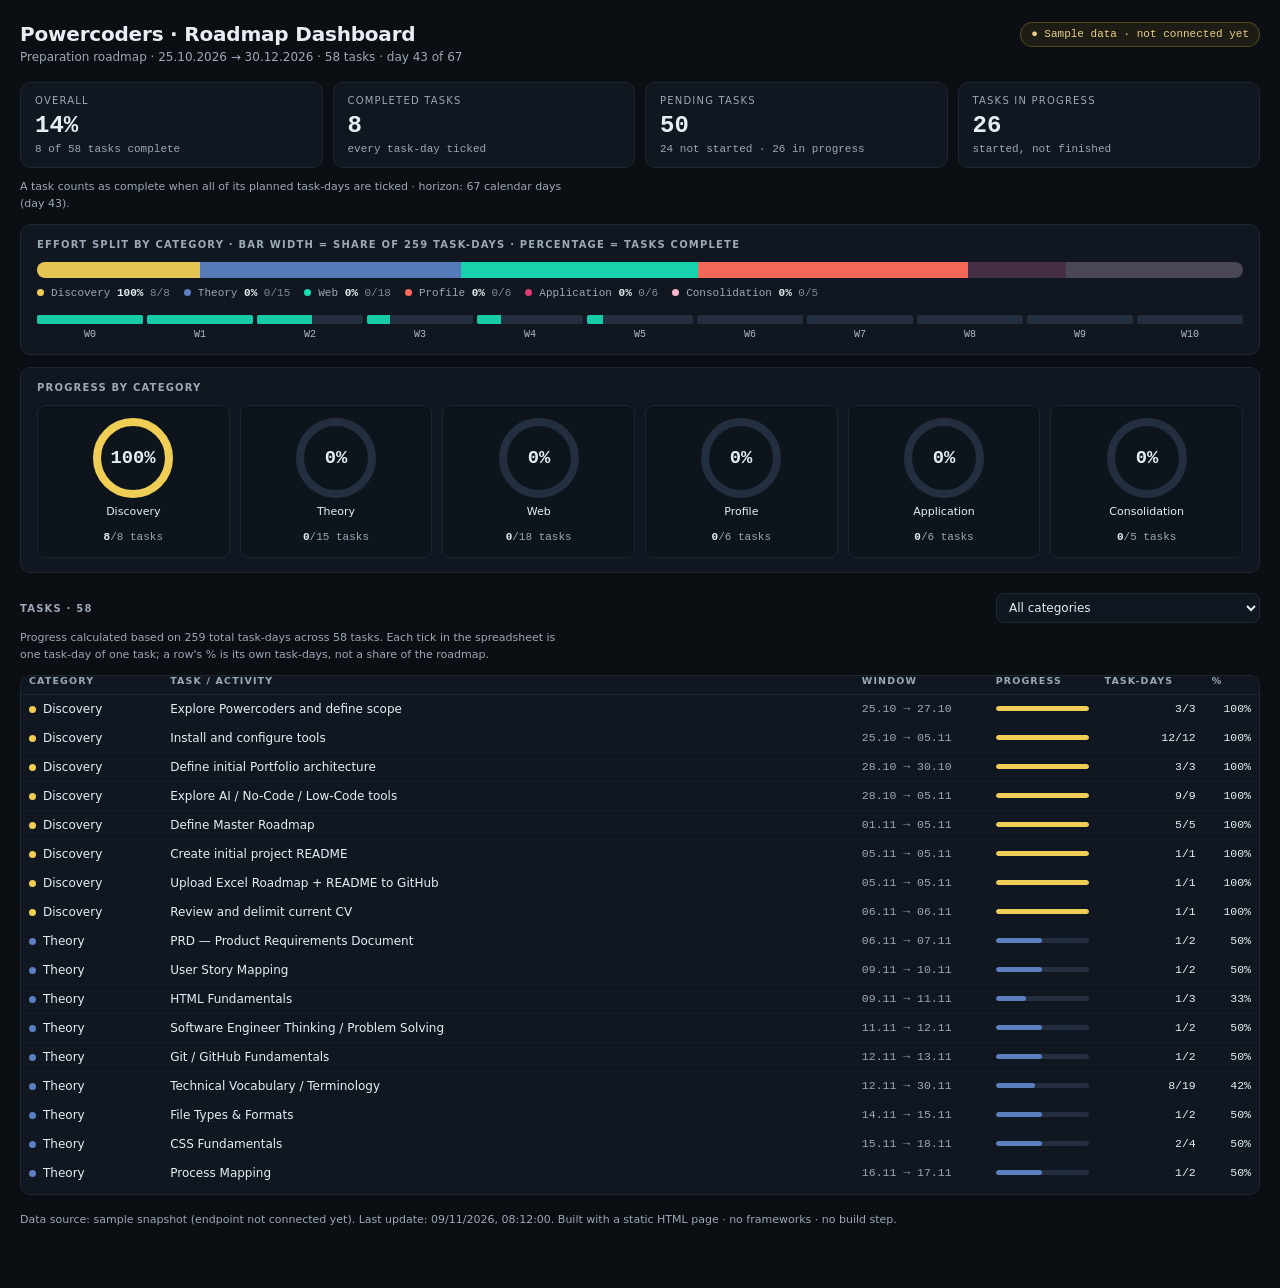
==== web/index.html @ 208af42e "feat: task-first KPIs, task-days kept as per-row detail" ====
<!doctype html>
<html lang="en">
<head>
<meta charset="utf-8">
<meta name="viewport" content="width=device-width, initial-scale=1">
<meta name="description" content="Powercoders Spring 2027 preparation roadmap — progress dashboard built from a Google Sheet via Apps Script JSON.">
<title>Roadmap Dashboard · Powercoders Spring 2027</title>
<style>
  :root{
    --bg:#0B0E13; --surface:#111720; --surface-2:#0E141C; --line:#1E2632;
    --txt:#E6EDF3; --muted:#9BA8B6; --dim:#7C8896;
    --grid:#232F3E;
    --sans:system-ui,-apple-system,"Segoe UI",Roboto,sans-serif;
    --mono:ui-monospace,"SF Mono",Menlo,Consolas,"Liberation Mono",monospace;
    --r:10px;
  }
  *{box-sizing:border-box}
  html,body{margin:0;background:var(--bg);color:var(--txt);font-family:var(--sans)}
  body{padding:22px 20px 48px}
  .wrap{max-width:1240px}
  .top{display:flex;justify-content:space-between;align-items:flex-start;gap:16px;flex-wrap:wrap;margin-bottom:18px}
  h1{font-size:20px;margin:0;font-weight:600;letter-spacing:-.01em}
  .sub{color:var(--muted);font-size:12px;margin-top:4px}
  .badge{font:11px/1 var(--mono);border-radius:99px;padding:6px 10px;white-space:nowrap;display:inline-flex;align-items:center;gap:6px}
  .badge.live{color:#9FE3C8;background:rgba(3,206,164,.08);border:1px solid rgba(3,206,164,.28)}
  .badge.sample{color:#EBD08A;background:rgba(234,196,53,.08);border:1px solid rgba(234,196,53,.28)}
  .badge.cached{color:#F3B7A6;background:rgba(251,77,61,.08);border:1px solid rgba(251,77,61,.3)}
  .card{background:var(--surface);border:1px solid var(--line);border-radius:var(--r)}
  .panel{padding:14px 16px}
  .panel h3,.band h3{margin:0 0 12px;font-size:10px;letter-spacing:.12em;text-transform:uppercase;color:var(--muted);font-weight:600}
  .kpis{display:grid;grid-template-columns:repeat(4,1fr);gap:10px;margin-bottom:12px}
  .kpi{padding:12px 14px}
  .kpi .lab{font-size:10px;letter-spacing:.12em;text-transform:uppercase;color:var(--muted)}
  .kpi .val{font:600 24px/1.15 var(--mono);margin-top:6px}
  .kpi .delta{font:11px/1 var(--mono);color:var(--muted);margin-top:4px}
  .kpi .of{font-size:13px;color:var(--muted);font-weight:400;margin-left:4px}
  .note{margin:-2px 0 12px;font-size:11px;line-height:1.55;color:var(--muted);max-width:78ch}
  .band{padding:14px 16px}
  .stack{display:flex;height:16px;border-radius:99px;overflow:hidden;background:var(--grid)}
  .stack i{display:block;height:100%}
  .legend{display:flex;flex-wrap:wrap;gap:14px;margin-top:10px;font:11px/1 var(--mono);color:var(--muted)}
  .legend b{color:var(--txt);font-weight:600}
  .legend .lite{color:var(--dim)}
  .dot{display:inline-block;width:7px;height:7px;border-radius:99px;margin-right:7px;vertical-align:middle}
  .stripe{display:grid;grid-template-columns:repeat(11,1fr);gap:4px;margin-top:16px}
  .stripe i{height:9px;border-radius:2px;background:var(--grid);position:relative;overflow:hidden}
  .stripe i b{position:absolute;left:0;top:0;bottom:0;background:#17DCB4;opacity:.9}
  .wklabels{display:grid;grid-template-columns:repeat(11,1fr);gap:4px;margin-top:6px;
    font:10px/1 var(--mono);color:#AEBBC9;text-align:center}
  .cats{display:grid;grid-template-columns:repeat(6,1fr);gap:10px}
  .cat{background:var(--surface-2);border:1px solid var(--line);border-radius:8px;padding:12px 10px;text-align:center}
  .cat .nm{font-size:11px;height:28px;display:flex;align-items:center;justify-content:center;line-height:1.25}
  .cat .nums{font:11px/1.4 var(--mono);color:var(--muted);margin-top:4px}
  .cat .nums b{color:var(--txt);font-weight:600}
  svg.ring{display:block;margin:0 auto}
  .toolbar{display:flex;justify-content:space-between;align-items:center;gap:12px;flex-wrap:wrap;margin:20px 0 8px}
  select{background:var(--surface);color:var(--txt);border:1px solid var(--line);border-radius:7px;
    padding:6px 8px;font:12px var(--sans)}
  table{width:100%;border-collapse:collapse;font-size:12px}
  th{text-align:left;font:600 9.5px/1 var(--sans);letter-spacing:.12em;text-transform:uppercase;
    color:var(--muted);padding:0 8px 8px;border-bottom:1px solid var(--line);position:sticky;top:0;background:var(--surface)}
  td{padding:7px 8px;border-bottom:1px solid #161D27;vertical-align:middle}
  tr:last-child td{border-bottom:0}
  .mono{font-family:var(--mono);font-size:11.5px;color:var(--muted);white-space:nowrap}
  .bar{height:5px;background:var(--grid);border-radius:99px;overflow:hidden;min-width:70px}
  .bar span{display:block;height:100%;border-radius:99px}
  .pct{font-family:var(--mono);font-size:11.5px;text-align:right;white-space:nowrap}
  .scroll{max-height:520px;overflow:auto}
  .foot{margin-top:16px;color:var(--muted);font-size:11px;line-height:1.6}
  .foot a{color:var(--muted)}
  .err{padding:12px 14px;border:1px solid rgba(251,77,61,.4);background:rgba(251,77,61,.08);
    border-radius:8px;color:#F3B7A6;font-size:12px;margin-bottom:12px}
  @media (max-width:1000px){
    .kpis{grid-template-columns:repeat(2,1fr)}
    .cats{grid-template-columns:repeat(3,1fr)}
  }
  @media (max-width:640px){
    body{padding:16px 12px 32px}
    .cats{grid-template-columns:repeat(2,1fr)}
    .kpis{grid-template-columns:repeat(2,1fr)}
    .scroll{max-height:none}
    table{font-size:11px}
    th:nth-child(3),td:nth-child(3){display:none}
  }
</style>
</head>
<body>
<div class="wrap" id="app">
  <p class="sub">Loading roadmap…</p>
</div>

<script>
/* ------------------------------------------------------------------
   Data source.
   Step 1 (now): the cached snapshot committed next to this page.
   Step 2: set ENDPOINT to the Apps Script web app URL and the page
   asks Google for the live JSON first, falling back to the snapshot.
   ------------------------------------------------------------------ */
const ENDPOINT = "https://script.google.com/macros/s/AKfycbyUwaTaMs9FA2_Uxf-tedmAq-PX54Q1xfGO8Nc5VKfSEZCTUC6m9luHq60Ki4son9Xn-g/exec";
const SNAPSHOT = "data/datos.json";

const pct = (a, b) => (b ? Math.round((100 * a) / b) : 0);
const esc = s => String(s).replace(/[&<>"]/g, c => ({ "&": "&amp;", "<": "&lt;", ">": "&gt;", '"': "&quot;" }[c]));
const dmy = iso => { const [y, m, d] = iso.split("-"); return `${d}.${m}`; };

function ring(color, value, size = 80, stroke = 8) {
  const r = (size - stroke) / 2, c = 2 * Math.PI * r, off = c * (1 - value / 100);
  return `<svg class="ring" width="${size}" height="${size}" viewBox="0 0 ${size} ${size}"
      role="img" aria-label="${value}% complete">
    <circle cx="${size / 2}" cy="${size / 2}" r="${r}" fill="none" stroke="#232F3E" stroke-width="${stroke}"/>
    <circle cx="${size / 2}" cy="${size / 2}" r="${r}" fill="none" stroke="${color}" stroke-width="${stroke}"
      stroke-dasharray="${c}" stroke-dashoffset="${off}" stroke-linecap="butt"
      transform="rotate(-90 ${size / 2} ${size / 2})"/>
    <text x="50%" y="50%" text-anchor="middle" dominant-baseline="central"
      font-family="ui-monospace,monospace" font-size="${size * 0.235}" font-weight="600"
      fill="#E6EDF3">${value}%</text>
  </svg>`;
}

function jsonp(url, timeout = 6000) {
  return new Promise(resolve => {
    const s = document.createElement("script");
    const t = setTimeout(() => resolve(null), timeout);
    window.__roadmap = data => { clearTimeout(t); resolve(data); };
    s.src = url + (url.includes("?") ? "&" : "?") + "prefix=__roadmap&_=" + Date.now();
    s.onerror = () => { clearTimeout(t); resolve(null); };
    document.head.appendChild(s);
  });
}

async function loadData() {
  if (ENDPOINT) {
    const live = await jsonp(ENDPOINT);
    if (live && live.categories) return { ...live, source: "live" };
  }
  const r = await fetch(SNAPSHOT, { cache: "no-store" });
  if (!r.ok) throw new Error("snapshot " + r.status);
  const snap = await r.json();
  return { ...snap, source: snap.source === "sample" ? "sample" : "cached" };
}

function badge(src, updated) {
  const when = updated ? new Date(updated).toLocaleString("en-GB", { day: "2-digit", month: "short", hour: "2-digit", minute: "2-digit" }) : "";
  if (src === "live") return `<span class="badge live">● Live · ${when}</span>`;
  if (src === "sample") return `<span class="badge sample">● Sample data · not connected yet</span>`;
  return `<span class="badge cached">● Cached · ${when}</span>`;
}

function render(d) {
  const total = d.overall.planned, done = d.overall.checked, overall = pct(done, total);
  const weeks = d.weeks || [];
  const rows = [];
  d.categories.forEach(c => c.tasks.forEach(t => rows.push({ c, t })));

  // The top of the page counts TASKS (what a recruiter reads); the table below
  // keeps task-days (what the spreadsheet measures). Tasks overlap, so task-days
  // add up to more than the calendar horizon — never show them as "days left".
  const tasksComplete   = rows.filter(r => r.t.planned > 0 && r.t.checked >= r.t.planned).length;
  const tasksInProgress = rows.filter(r => r.t.checked > 0 && r.t.checked < r.t.planned).length;
  const tasksPending    = rows.length - tasksComplete;
  const tasksNotStarted = tasksPending - tasksInProgress;
  const overallTasks    = pct(tasksComplete, rows.length);
  const catStats = d.categories.map(c => {
    const n = c.tasks.length;
    const done = c.tasks.filter(t => t.planned > 0 && t.checked >= t.planned).length;
    return { c, n, done, pctTasks: pct(done, n) };
  });
  const iso2 = s => Date.UTC(+s.slice(0, 4), +s.slice(5, 7) - 1, +s.slice(8, 10));
  const calendarDays = Math.round((iso2(d.horizon.end) - iso2(d.horizon.start)) / 86400000) + 1;
  const now = new Date();
  const dayOfHorizon = Math.min(calendarDays, Math.max(1,
    Math.round((Date.UTC(now.getFullYear(), now.getMonth(), now.getDate()) - iso2(d.horizon.start)) / 86400000) + 1));

  const html = `
  <div class="top">
    <div>
      <h1>Powercoders · Roadmap Dashboard</h1>
      <div class="sub">Preparation roadmap · ${d.horizon.start.split("-").reverse().join(".")} → ${d.horizon.end.split("-").reverse().join(".")} · ${rows.length} tasks · day ${dayOfHorizon} of ${calendarDays}</div>
    </div>
    ${badge(d.source, d.updated)}
  </div>

  <div class="kpis">
    <div class="card kpi"><div class="lab">Overall</div><div class="val">${overallTasks}%</div>
      <div class="delta">${tasksComplete} of ${rows.length} tasks complete</div></div>
    <div class="card kpi"><div class="lab">Completed tasks</div><div class="val">${tasksComplete}</div>
      <div class="delta">every task-day ticked</div></div>
    <div class="card kpi"><div class="lab">Pending tasks</div><div class="val">${tasksPending}</div>
      <div class="delta">${tasksNotStarted} not started · ${tasksInProgress} in progress</div></div>
    <div class="card kpi"><div class="lab">Tasks in progress</div><div class="val">${tasksInProgress}</div>
      <div class="delta">started, not finished</div></div>
  </div>
  <p class="note">A task counts as complete when all of its planned task-days are ticked · horizon: ${calendarDays} calendar days (day ${dayOfHorizon}).</p>

  <div class="card band" style="margin-bottom:12px">
    <h3>Effort split by category · bar width = share of ${total} task-days · percentage = tasks complete</h3>
    <div class="stack">${catStats.map(({ c }) => `
      <i title="${esc(c.name)}: ${c.planned} task-days"
         style="width:${(c.planned / total) * 100}%;background:${c.chart};opacity:${c.checked ? .95 : .18}"></i>`).join("")}
    </div>
    <div class="legend">${catStats.map(({ c, n, done: cd, pctTasks }) => `
      <span><span class="dot" style="background:${c.chart}"></span>${esc(c.short)} <b>${pctTasks}%</b><span class="lite"> ${cd}/${n}</span></span>`).join("")}
    </div>
    <div class="stripe">${weeks.map(w => `<i title="${w.label}: ${w.checked}/${w.planned} task-days"><b style="width:${w.planned ? (w.checked / w.planned) * 100 : 0}%"></b></i>`).join("")}</div>
    <div class="wklabels">${weeks.map(w => `<div>${w.label}</div>`).join("")}</div>
  </div>

  <div class="card panel" style="margin-bottom:4px">
    <h3>Progress by category</h3>
    <div class="cats">${catStats.map(({ c, n, done: cd, pctTasks }) => `
      <div class="cat">
        ${ring(c.chart, pctTasks)}
        <div class="nm">${esc(c.short)}</div>
        <div class="nums"><b>${cd}</b>/${n} tasks</div>
      </div>`).join("")}
    </div>
  </div>

  <div class="toolbar">
    <h3 style="margin:0;font-size:10px;letter-spacing:.12em;text-transform:uppercase;color:var(--muted)">
      Tasks · ${rows.length}</h3>
    <select id="filter" aria-label="Filter by category">
      <option value="">All categories</option>
      ${d.categories.map(c => `<option value="${c.id}">${esc(c.name)}</option>`).join("")}
    </select>
  </div>

  <p class="note">Progress calculated based on ${total} total task-days across ${rows.length} tasks. Each tick in the spreadsheet is one task-day of one task; a row's % is its own task-days, not a share of the roadmap.</p>

  <div class="card scroll">
    <table>
      <thead><tr>
        <th>Category</th><th>Task / Activity</th><th>Window</th><th>Progress</th><th title="Task-days worked / planned for this task (one tick per day in the spreadsheet)">Task-days</th><th>%</th>
      </tr></thead>
      <tbody id="tbody">
        ${rows.map(({ c, t }) => {
          const p = pct(t.checked, t.planned);
          return `<tr data-cat="${c.id}">
            <td style="white-space:nowrap"><span class="dot" style="background:${c.chart}"></span>${esc(c.short)}</td>
            <td>${esc(t.name)}</td>
            <td class="mono">${dmy(t.start)} → ${dmy(t.end)}</td>
            <td><div class="bar"><span style="width:${p}%;background:${c.chart}"></span></div></td>
            <td class="pct">${t.checked}/${t.planned}</td>
            <td class="pct">${p}%</td>
          </tr>`;
        }).join("")}
      </tbody>
    </table>
  </div>

  <p class="foot">
    Data source: ${d.source === "live" ? "Google Sheet via Apps Script (live)" : d.source === "sample" ? "sample snapshot (endpoint not connected yet)" : "committed snapshot"}.
    Last update: ${d.updated ? new Date(d.updated).toLocaleString("en-GB") : "—"}.
    Built with a static HTML page · no frameworks · no build step.
  </p>`;

  const app = document.getElementById("app");
  app.innerHTML = html;

  const sel = document.getElementById("filter");
  sel.addEventListener("change", () => {
    const v = sel.value;
    document.querySelectorAll("#tbody tr").forEach(tr => {
      tr.style.display = !v || tr.dataset.cat === v ? "" : "none";
    });
  });
}

loadData()
  .then(render)
  .catch(err => {
    document.getElementById("app").innerHTML =
      `<div class="err"><strong>Could not load the roadmap data.</strong><br>
       ${esc(err.message)} — if you opened the file directly, serve it over HTTP
       (<code>python -m http.server</code>) so the browser can fetch <code>data/datos.json</code>.</div>`;
  });
</script>
</body>
</html>
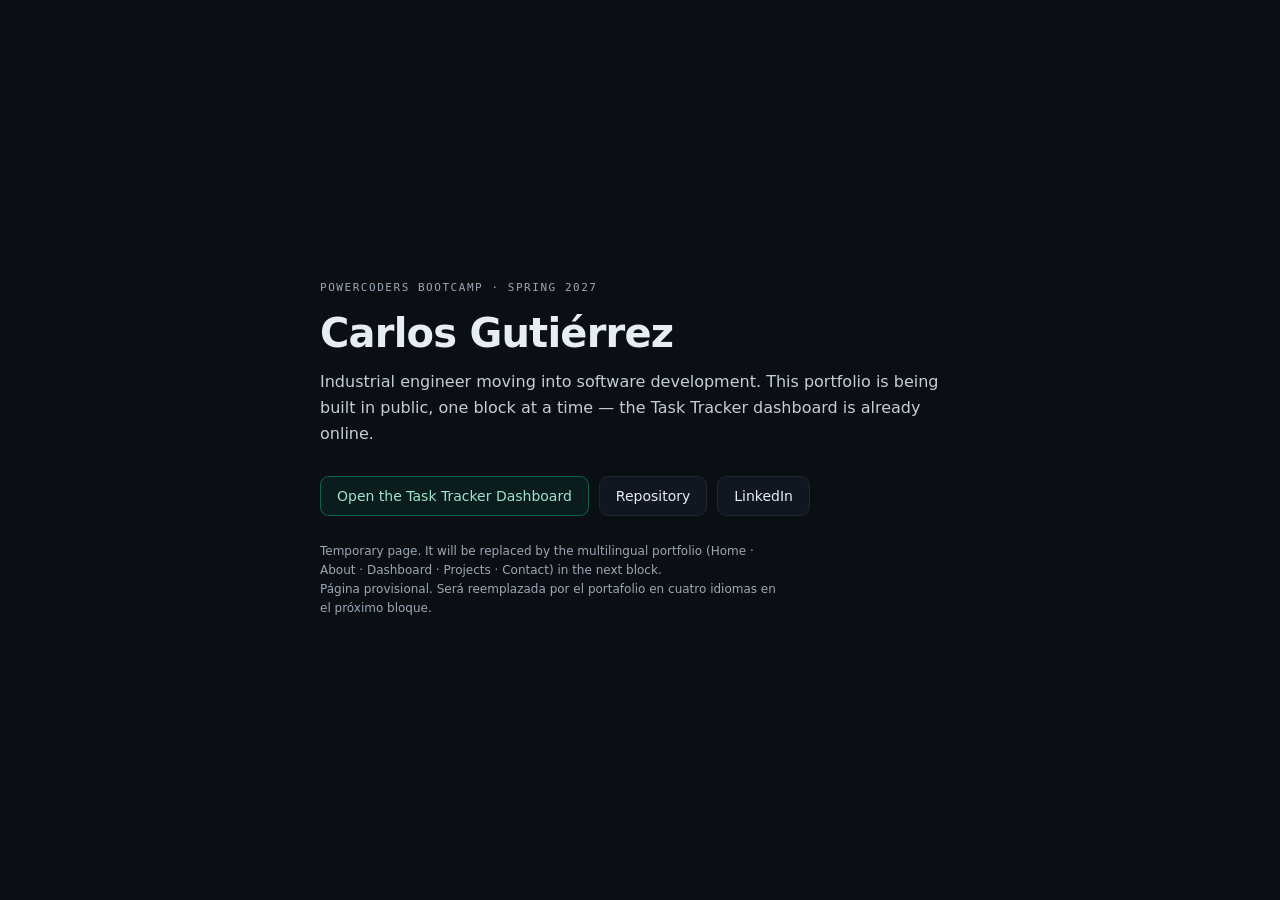
==== commit 417b1d1a: "refactor: split web/ into portfolio root and dashboard/ - move the Task Tracker to web/dashboard/ (p" ====
--- a/web/index.html
+++ b/web/index.html
@@ -3,277 +3,52 @@
 <head>
 <meta charset="utf-8">
 <meta name="viewport" content="width=device-width, initial-scale=1">
-<meta name="description" content="Powercoders Spring 2027 preparation roadmap — progress dashboard built from a Google Sheet via Apps Script JSON.">
-<title>Roadmap Dashboard · Powercoders Spring 2027</title>
+<title>Carlos Gutiérrez — Portfolio (in progress)</title>
+<meta name="description" content="Portfolio under construction. The Task Tracker dashboard, built from Excel and a live Google Sheet, is already online.">
 <style>
   :root{
-    --bg:#0B0E13; --surface:#111720; --surface-2:#0E141C; --line:#1E2632;
-    --txt:#E6EDF3; --muted:#9BA8B6; --dim:#7C8896;
-    --grid:#232F3E;
+    --bg:#0B0E13; --surface:#111720; --line:#1E2632;
+    --txt:#E6EDF3; --muted:#9BA8B6; --accent:#03CEA4;
     --sans:system-ui,-apple-system,"Segoe UI",Roboto,sans-serif;
-    --mono:ui-monospace,"SF Mono",Menlo,Consolas,"Liberation Mono",monospace;
-    --r:10px;
+    --mono:ui-monospace,"SF Mono",Menlo,Consolas,monospace;
   }
   *{box-sizing:border-box}
   html,body{margin:0;background:var(--bg);color:var(--txt);font-family:var(--sans)}
-  body{padding:22px 20px 48px}
-  .wrap{max-width:1240px}
-  .top{display:flex;justify-content:space-between;align-items:flex-start;gap:16px;flex-wrap:wrap;margin-bottom:18px}
-  h1{font-size:20px;margin:0;font-weight:600;letter-spacing:-.01em}
-  .sub{color:var(--muted);font-size:12px;margin-top:4px}
-  .badge{font:11px/1 var(--mono);border-radius:99px;padding:6px 10px;white-space:nowrap;display:inline-flex;align-items:center;gap:6px}
-  .badge.live{color:#9FE3C8;background:rgba(3,206,164,.08);border:1px solid rgba(3,206,164,.28)}
-  .badge.sample{color:#EBD08A;background:rgba(234,196,53,.08);border:1px solid rgba(234,196,53,.28)}
-  .badge.cached{color:#F3B7A6;background:rgba(251,77,61,.08);border:1px solid rgba(251,77,61,.3)}
-  .card{background:var(--surface);border:1px solid var(--line);border-radius:var(--r)}
-  .panel{padding:14px 16px}
-  .panel h3,.band h3{margin:0 0 12px;font-size:10px;letter-spacing:.12em;text-transform:uppercase;color:var(--muted);font-weight:600}
-  .kpis{display:grid;grid-template-columns:repeat(4,1fr);gap:10px;margin-bottom:12px}
-  .kpi{padding:12px 14px}
-  .kpi .lab{font-size:10px;letter-spacing:.12em;text-transform:uppercase;color:var(--muted)}
-  .kpi .val{font:600 24px/1.15 var(--mono);margin-top:6px}
-  .kpi .delta{font:11px/1 var(--mono);color:var(--muted);margin-top:4px}
-  .kpi .of{font-size:13px;color:var(--muted);font-weight:400;margin-left:4px}
-  .note{margin:-2px 0 12px;font-size:11px;line-height:1.55;color:var(--muted);max-width:78ch}
-  .band{padding:14px 16px}
-  .stack{display:flex;height:16px;border-radius:99px;overflow:hidden;background:var(--grid)}
-  .stack i{display:block;height:100%}
-  .legend{display:flex;flex-wrap:wrap;gap:14px;margin-top:10px;font:11px/1 var(--mono);color:var(--muted)}
-  .legend b{color:var(--txt);font-weight:600}
-  .legend .lite{color:var(--dim)}
-  .dot{display:inline-block;width:7px;height:7px;border-radius:99px;margin-right:7px;vertical-align:middle}
-  .stripe{display:grid;grid-template-columns:repeat(11,1fr);gap:4px;margin-top:16px}
-  .stripe i{height:9px;border-radius:2px;background:var(--grid);position:relative;overflow:hidden}
-  .stripe i b{position:absolute;left:0;top:0;bottom:0;background:#17DCB4;opacity:.9}
-  .wklabels{display:grid;grid-template-columns:repeat(11,1fr);gap:4px;margin-top:6px;
-    font:10px/1 var(--mono);color:#AEBBC9;text-align:center}
-  .cats{display:grid;grid-template-columns:repeat(6,1fr);gap:10px}
-  .cat{background:var(--surface-2);border:1px solid var(--line);border-radius:8px;padding:12px 10px;text-align:center}
-  .cat .nm{font-size:11px;height:28px;display:flex;align-items:center;justify-content:center;line-height:1.25}
-  .cat .nums{font:11px/1.4 var(--mono);color:var(--muted);margin-top:4px}
-  .cat .nums b{color:var(--txt);font-weight:600}
-  svg.ring{display:block;margin:0 auto}
-  .toolbar{display:flex;justify-content:space-between;align-items:center;gap:12px;flex-wrap:wrap;margin:20px 0 8px}
-  select{background:var(--surface);color:var(--txt);border:1px solid var(--line);border-radius:7px;
-    padding:6px 8px;font:12px var(--sans)}
-  table{width:100%;border-collapse:collapse;font-size:12px}
-  th{text-align:left;font:600 9.5px/1 var(--sans);letter-spacing:.12em;text-transform:uppercase;
-    color:var(--muted);padding:0 8px 8px;border-bottom:1px solid var(--line);position:sticky;top:0;background:var(--surface)}
-  td{padding:7px 8px;border-bottom:1px solid #161D27;vertical-align:middle}
-  tr:last-child td{border-bottom:0}
-  .mono{font-family:var(--mono);font-size:11.5px;color:var(--muted);white-space:nowrap}
-  .bar{height:5px;background:var(--grid);border-radius:99px;overflow:hidden;min-width:70px}
-  .bar span{display:block;height:100%;border-radius:99px}
-  .pct{font-family:var(--mono);font-size:11.5px;text-align:right;white-space:nowrap}
-  .scroll{max-height:520px;overflow:auto}
-  .foot{margin-top:16px;color:var(--muted);font-size:11px;line-height:1.6}
-  .foot a{color:var(--muted)}
-  .err{padding:12px 14px;border:1px solid rgba(251,77,61,.4);background:rgba(251,77,61,.08);
-    border-radius:8px;color:#F3B7A6;font-size:12px;margin-bottom:12px}
-  @media (max-width:1000px){
-    .kpis{grid-template-columns:repeat(2,1fr)}
-    .cats{grid-template-columns:repeat(3,1fr)}
-  }
-  @media (max-width:640px){
-    body{padding:16px 12px 32px}
-    .cats{grid-template-columns:repeat(2,1fr)}
-    .kpis{grid-template-columns:repeat(2,1fr)}
-    .scroll{max-height:none}
-    table{font-size:11px}
-    th:nth-child(3),td:nth-child(3){display:none}
-  }
+  body{min-height:100vh;display:flex;align-items:center;justify-content:center;padding:32px 20px}
+  .wrap{max-width:640px}
+  .eyebrow{font:11px/1 var(--mono);letter-spacing:.14em;text-transform:uppercase;color:var(--muted);margin:0 0 18px}
+  h1{font-size:clamp(28px,6vw,40px);line-height:1.1;letter-spacing:-.02em;margin:0 0 14px;font-weight:600}
+  .lead{font-size:16px;line-height:1.65;color:#C3CED9;margin:0 0 28px}
+  nav{display:flex;flex-wrap:wrap;gap:10px;margin-bottom:26px}
+  .btn{display:inline-block;padding:11px 16px;border-radius:9px;border:1px solid var(--line);
+       background:var(--surface);color:var(--txt);text-decoration:none;font-size:14px;
+       transition:border-color .15s ease,transform .15s ease}
+  .btn:hover{border-color:#2C3A4C;transform:translateY(-1px)}
+  .btn.primary{border-color:rgba(3,206,164,.4);color:#9FE3C8;background:rgba(3,206,164,.07)}
+  .note{font-size:12px;line-height:1.6;color:var(--muted);margin:0;max-width:60ch}
+  a{color:#9FE3C8}
+  :focus-visible{outline:2px solid #03CEA4;outline-offset:3px}
 </style>
 </head>
 <body>
-<div class="wrap" id="app">
-  <p class="sub">Loading roadmap…</p>
-</div>
-
-<script>
-/* ------------------------------------------------------------------
-   Data source.
-   Step 1 (now): the cached snapshot committed next to this page.
-   Step 2: set ENDPOINT to the Apps Script web app URL and the page
-   asks Google for the live JSON first, falling back to the snapshot.
-   ------------------------------------------------------------------ */
-const ENDPOINT = "https://script.google.com/macros/s/AKfycbyUwaTaMs9FA2_Uxf-tedmAq-PX54Q1xfGO8Nc5VKfSEZCTUC6m9luHq60Ki4son9Xn-g/exec";
-const SNAPSHOT = "data/datos.json";
-
-const pct = (a, b) => (b ? Math.round((100 * a) / b) : 0);
-const esc = s => String(s).replace(/[&<>"]/g, c => ({ "&": "&amp;", "<": "&lt;", ">": "&gt;", '"': "&quot;" }[c]));
-const dmy = iso => { const [y, m, d] = iso.split("-"); return `${d}.${m}`; };
-
-function ring(color, value, size = 80, stroke = 8) {
-  const r = (size - stroke) / 2, c = 2 * Math.PI * r, off = c * (1 - value / 100);
-  return `<svg class="ring" width="${size}" height="${size}" viewBox="0 0 ${size} ${size}"
-      role="img" aria-label="${value}% complete">
-    <circle cx="${size / 2}" cy="${size / 2}" r="${r}" fill="none" stroke="#232F3E" stroke-width="${stroke}"/>
-    <circle cx="${size / 2}" cy="${size / 2}" r="${r}" fill="none" stroke="${color}" stroke-width="${stroke}"
-      stroke-dasharray="${c}" stroke-dashoffset="${off}" stroke-linecap="butt"
-      transform="rotate(-90 ${size / 2} ${size / 2})"/>
-    <text x="50%" y="50%" text-anchor="middle" dominant-baseline="central"
-      font-family="ui-monospace,monospace" font-size="${size * 0.235}" font-weight="600"
-      fill="#E6EDF3">${value}%</text>
-  </svg>`;
-}
-
-function jsonp(url, timeout = 6000) {
-  return new Promise(resolve => {
-    const s = document.createElement("script");
-    const t = setTimeout(() => resolve(null), timeout);
-    window.__roadmap = data => { clearTimeout(t); resolve(data); };
-    s.src = url + (url.includes("?") ? "&" : "?") + "prefix=__roadmap&_=" + Date.now();
-    s.onerror = () => { clearTimeout(t); resolve(null); };
-    document.head.appendChild(s);
-  });
-}
-
-async function loadData() {
-  if (ENDPOINT) {
-    const live = await jsonp(ENDPOINT);
-    if (live && live.categories) return { ...live, source: "live" };
-  }
-  const r = await fetch(SNAPSHOT, { cache: "no-store" });
-  if (!r.ok) throw new Error("snapshot " + r.status);
-  const snap = await r.json();
-  return { ...snap, source: snap.source === "sample" ? "sample" : "cached" };
-}
-
-function badge(src, updated) {
-  const when = updated ? new Date(updated).toLocaleString("en-GB", { day: "2-digit", month: "short", hour: "2-digit", minute: "2-digit" }) : "";
-  if (src === "live") return `<span class="badge live">● Live · ${when}</span>`;
-  if (src === "sample") return `<span class="badge sample">● Sample data · not connected yet</span>`;
-  return `<span class="badge cached">● Cached · ${when}</span>`;
-}
-
-function render(d) {
-  const total = d.overall.planned, done = d.overall.checked, overall = pct(done, total);
-  const weeks = d.weeks || [];
-  const rows = [];
-  d.categories.forEach(c => c.tasks.forEach(t => rows.push({ c, t })));
-
-  // The top of the page counts TASKS (what a recruiter reads); the table below
-  // keeps task-days (what the spreadsheet measures). Tasks overlap, so task-days
-  // add up to more than the calendar horizon — never show them as "days left".
-  const tasksComplete   = rows.filter(r => r.t.planned > 0 && r.t.checked >= r.t.planned).length;
-  const tasksInProgress = rows.filter(r => r.t.checked > 0 && r.t.checked < r.t.planned).length;
-  const tasksPending    = rows.length - tasksComplete;
-  const tasksNotStarted = tasksPending - tasksInProgress;
-  const overallTasks    = pct(tasksComplete, rows.length);
-  const catStats = d.categories.map(c => {
-    const n = c.tasks.length;
-    const done = c.tasks.filter(t => t.planned > 0 && t.checked >= t.planned).length;
-    return { c, n, done, pctTasks: pct(done, n) };
-  });
-  const iso2 = s => Date.UTC(+s.slice(0, 4), +s.slice(5, 7) - 1, +s.slice(8, 10));
-  const calendarDays = Math.round((iso2(d.horizon.end) - iso2(d.horizon.start)) / 86400000) + 1;
-  const now = new Date();
-  const dayOfHorizon = Math.min(calendarDays, Math.max(1,
-    Math.round((Date.UTC(now.getFullYear(), now.getMonth(), now.getDate()) - iso2(d.horizon.start)) / 86400000) + 1));
-
-  const html = `
-  <div class="top">
-    <div>
-      <h1>Powercoders · Roadmap Dashboard</h1>
-      <div class="sub">Preparation roadmap · ${d.horizon.start.split("-").reverse().join(".")} → ${d.horizon.end.split("-").reverse().join(".")} · ${rows.length} tasks · day ${dayOfHorizon} of ${calendarDays}</div>
-    </div>
-    ${badge(d.source, d.updated)}
-  </div>
-
-  <div class="kpis">
-    <div class="card kpi"><div class="lab">Overall</div><div class="val">${overallTasks}%</div>
-      <div class="delta">${tasksComplete} of ${rows.length} tasks complete</div></div>
-    <div class="card kpi"><div class="lab">Completed tasks</div><div class="val">${tasksComplete}</div>
-      <div class="delta">every task-day ticked</div></div>
-    <div class="card kpi"><div class="lab">Pending tasks</div><div class="val">${tasksPending}</div>
-      <div class="delta">${tasksNotStarted} not started · ${tasksInProgress} in progress</div></div>
-    <div class="card kpi"><div class="lab">Tasks in progress</div><div class="val">${tasksInProgress}</div>
-      <div class="delta">started, not finished</div></div>
-  </div>
-  <p class="note">A task counts as complete when all of its planned task-days are ticked · horizon: ${calendarDays} calendar days (day ${dayOfHorizon}).</p>
-
-  <div class="card band" style="margin-bottom:12px">
-    <h3>Effort split by category · bar width = share of ${total} task-days · percentage = tasks complete</h3>
-    <div class="stack">${catStats.map(({ c }) => `
-      <i title="${esc(c.name)}: ${c.planned} task-days"
-         style="width:${(c.planned / total) * 100}%;background:${c.chart};opacity:${c.checked ? .95 : .18}"></i>`).join("")}
-    </div>
-    <div class="legend">${catStats.map(({ c, n, done: cd, pctTasks }) => `
-      <span><span class="dot" style="background:${c.chart}"></span>${esc(c.short)} <b>${pctTasks}%</b><span class="lite"> ${cd}/${n}</span></span>`).join("")}
-    </div>
-    <div class="stripe">${weeks.map(w => `<i title="${w.label}: ${w.checked}/${w.planned} task-days"><b style="width:${w.planned ? (w.checked / w.planned) * 100 : 0}%"></b></i>`).join("")}</div>
-    <div class="wklabels">${weeks.map(w => `<div>${w.label}</div>`).join("")}</div>
-  </div>
-
-  <div class="card panel" style="margin-bottom:4px">
-    <h3>Progress by category</h3>
-    <div class="cats">${catStats.map(({ c, n, done: cd, pctTasks }) => `
-      <div class="cat">
-        ${ring(c.chart, pctTasks)}
-        <div class="nm">${esc(c.short)}</div>
-        <div class="nums"><b>${cd}</b>/${n} tasks</div>
-      </div>`).join("")}
-    </div>
-  </div>
-
-  <div class="toolbar">
-    <h3 style="margin:0;font-size:10px;letter-spacing:.12em;text-transform:uppercase;color:var(--muted)">
-      Tasks · ${rows.length}</h3>
-    <select id="filter" aria-label="Filter by category">
-      <option value="">All categories</option>
-      ${d.categories.map(c => `<option value="${c.id}">${esc(c.name)}</option>`).join("")}
-    </select>
-  </div>
-
-  <p class="note">Progress calculated based on ${total} total task-days across ${rows.length} tasks. Each tick in the spreadsheet is one task-day of one task; a row's % is its own task-days, not a share of the roadmap.</p>
-
-  <div class="card scroll">
-    <table>
-      <thead><tr>
-        <th>Category</th><th>Task / Activity</th><th>Window</th><th>Progress</th><th title="Task-days worked / planned for this task (one tick per day in the spreadsheet)">Task-days</th><th>%</th>
-      </tr></thead>
-      <tbody id="tbody">
-        ${rows.map(({ c, t }) => {
-          const p = pct(t.checked, t.planned);
-          return `<tr data-cat="${c.id}">
-            <td style="white-space:nowrap"><span class="dot" style="background:${c.chart}"></span>${esc(c.short)}</td>
-            <td>${esc(t.name)}</td>
-            <td class="mono">${dmy(t.start)} → ${dmy(t.end)}</td>
-            <td><div class="bar"><span style="width:${p}%;background:${c.chart}"></span></div></td>
-            <td class="pct">${t.checked}/${t.planned}</td>
-            <td class="pct">${p}%</td>
-          </tr>`;
-        }).join("")}
-      </tbody>
-    </table>
-  </div>
-
-  <p class="foot">
-    Data source: ${d.source === "live" ? "Google Sheet via Apps Script (live)" : d.source === "sample" ? "sample snapshot (endpoint not connected yet)" : "committed snapshot"}.
-    Last update: ${d.updated ? new Date(d.updated).toLocaleString("en-GB") : "—"}.
-    Built with a static HTML page · no frameworks · no build step.
-  </p>`;
-
-  const app = document.getElementById("app");
-  app.innerHTML = html;
-
-  const sel = document.getElementById("filter");
-  sel.addEventListener("change", () => {
-    const v = sel.value;
-    document.querySelectorAll("#tbody tr").forEach(tr => {
-      tr.style.display = !v || tr.dataset.cat === v ? "" : "none";
-    });
-  });
-}
-
-loadData()
-  .then(render)
-  .catch(err => {
-    document.getElementById("app").innerHTML =
-      `<div class="err"><strong>Could not load the roadmap data.</strong><br>
-       ${esc(err.message)} — if you opened the file directly, serve it over HTTP
-       (<code>python -m http.server</code>) so the browser can fetch <code>data/datos.json</code>.</div>`;
-  });
-</script>
+<main class="wrap">
+  <p class="eyebrow">Powercoders Bootcamp · Spring 2027</p>
+  <h1>Carlos Gutiérrez</h1>
+  <p class="lead">
+    Industrial engineer moving into software development. This portfolio is being built in
+    public, one block at a time — the Task Tracker dashboard is already online.
+  </p>
+  <nav aria-label="Main links">
+    <a class="btn primary" href="dashboard/">Open the Task Tracker Dashboard</a>
+    <a class="btn" href="https://github.com/carlos-gutierrez-hub/powercoders-bootcamp-portfolio">Repository</a>
+    <a class="btn" href="https://www.linkedin.com/in/carlos-guti%C3%A9rrez-9200681b7">LinkedIn</a>
+  </nav>
+  <p class="note">
+    Temporary page. It will be replaced by the multilingual portfolio
+    (Home · About · Dashboard · Projects · Contact) in the next block.
+    <br>
+    Página provisional. Será reemplazada por el portafolio en cuatro idiomas en el próximo bloque.
+  </p>
+</main>
 </body>
 </html>
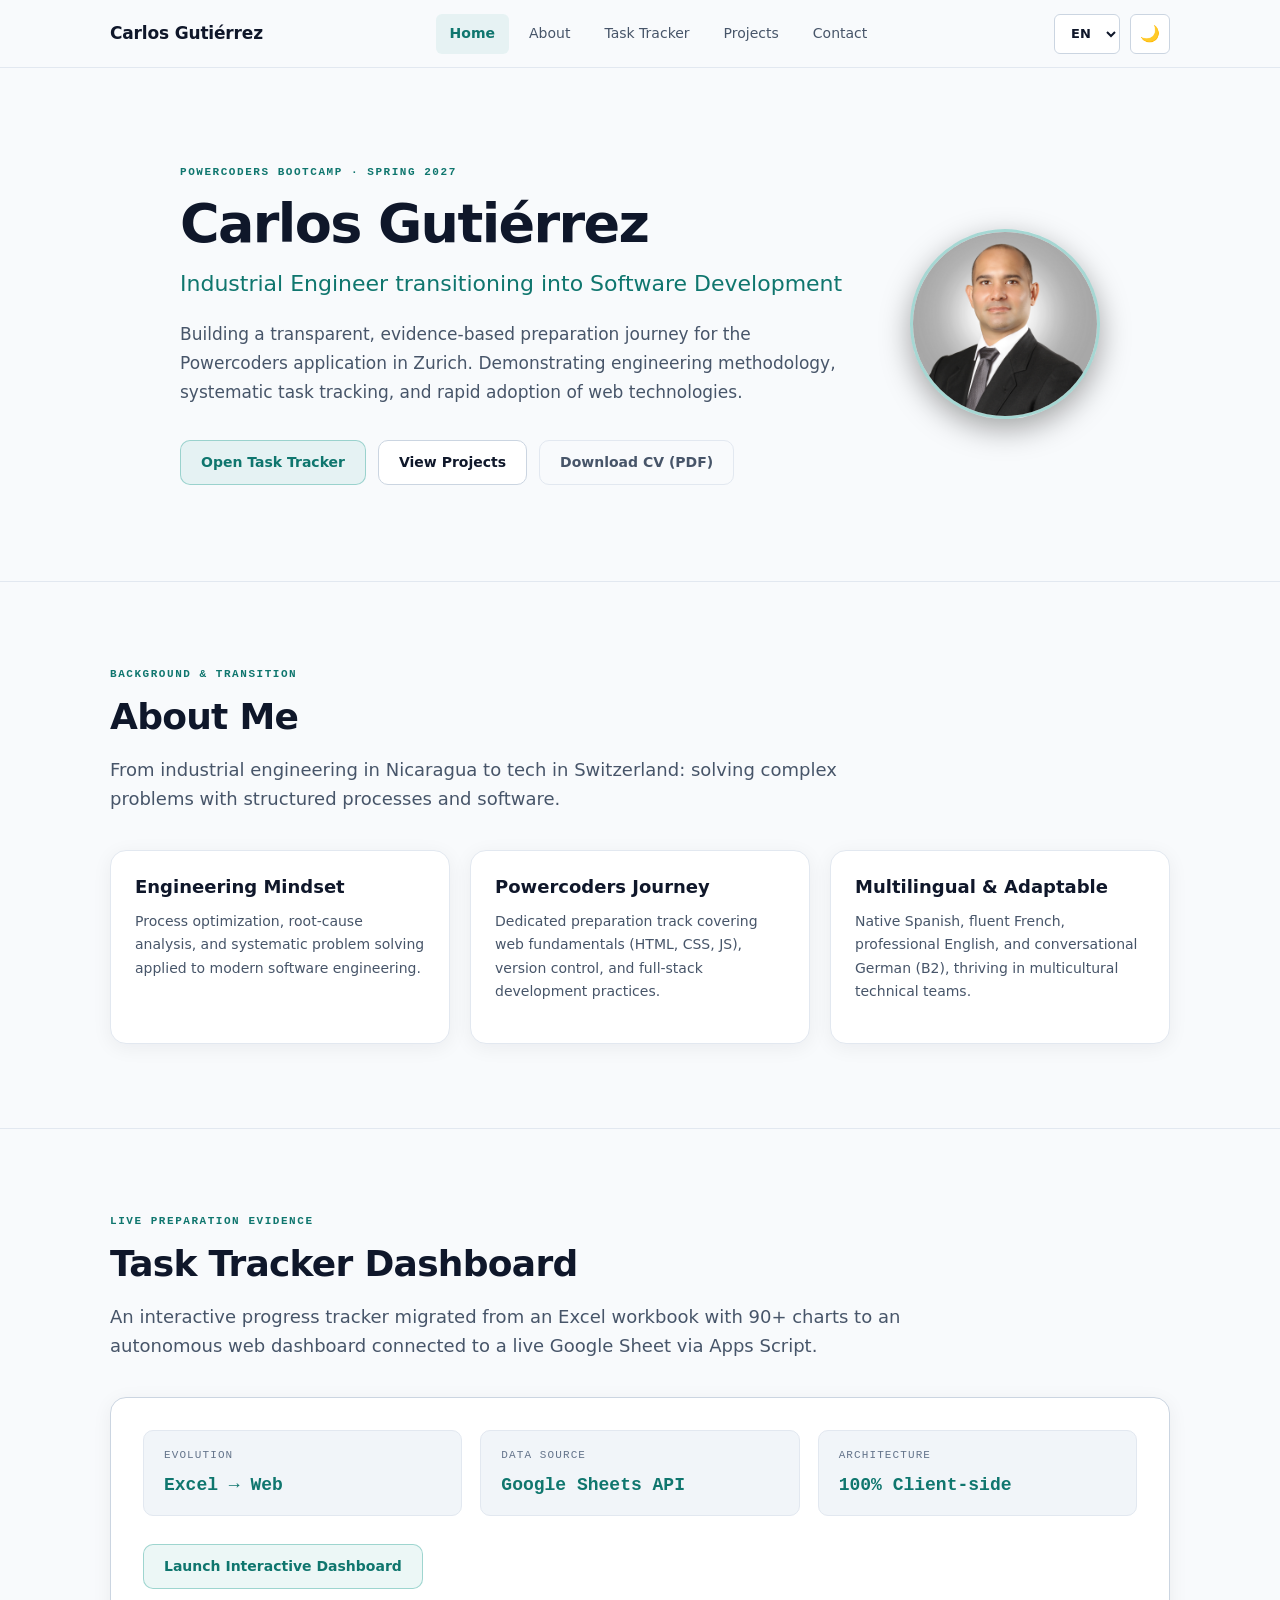
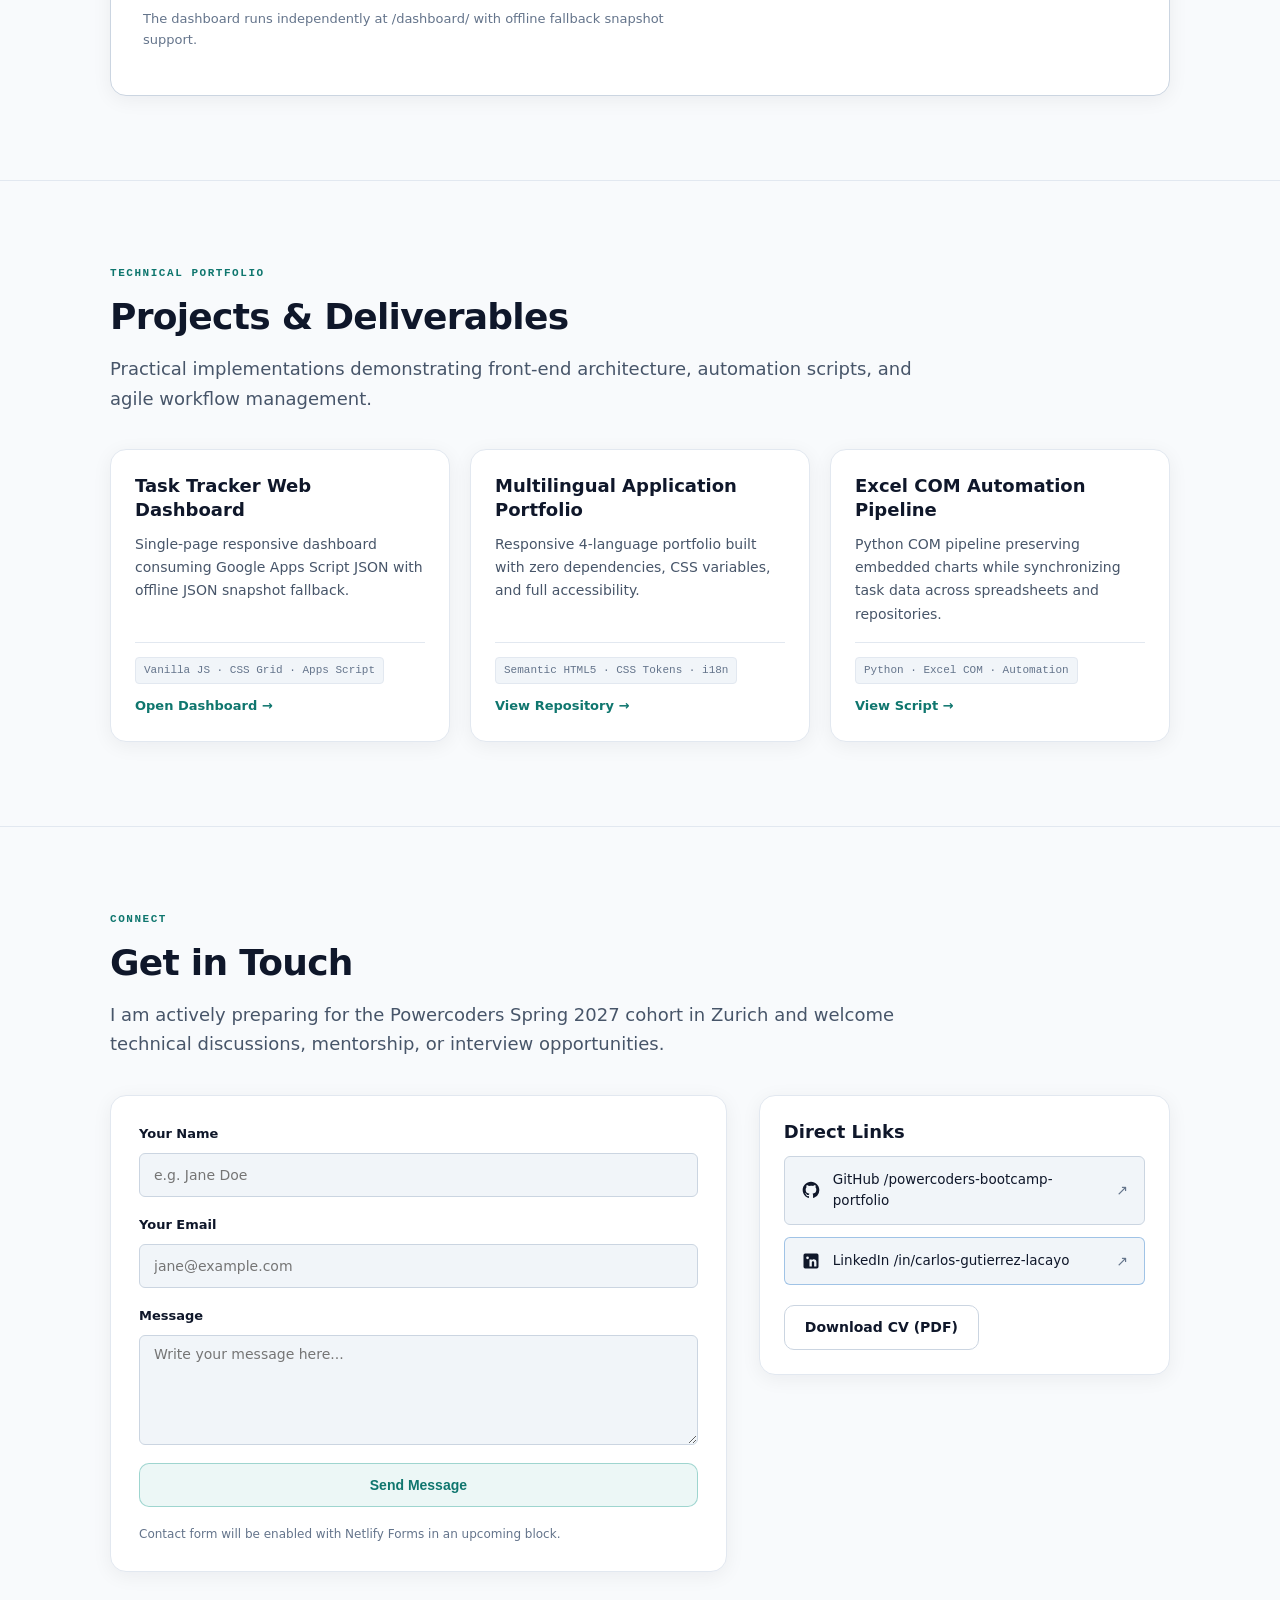
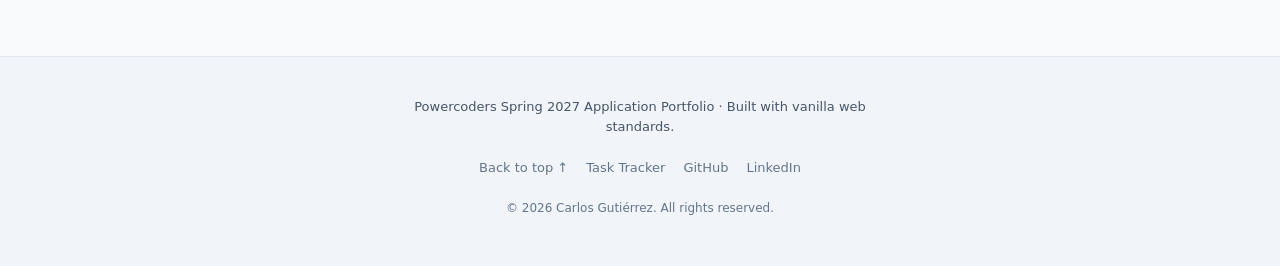
==== commit eff6d62e: "feat: complete portfolio UI with profile photo, CV download, and external links" ====
--- a/web/index.html
+++ b/web/index.html
@@ -1,54 +1,245 @@
 <!doctype html>
 <html lang="en">
 <head>
-<meta charset="utf-8">
-<meta name="viewport" content="width=device-width, initial-scale=1">
-<title>Carlos Gutiérrez — Portfolio (in progress)</title>
-<meta name="description" content="Portfolio under construction. The Task Tracker dashboard, built from Excel and a live Google Sheet, is already online.">
-<style>
-  :root{
-    --bg:#0B0E13; --surface:#111720; --line:#1E2632;
-    --txt:#E6EDF3; --muted:#9BA8B6; --accent:#03CEA4;
-    --sans:system-ui,-apple-system,"Segoe UI",Roboto,sans-serif;
-    --mono:ui-monospace,"SF Mono",Menlo,Consolas,monospace;
-  }
-  *{box-sizing:border-box}
-  html,body{margin:0;background:var(--bg);color:var(--txt);font-family:var(--sans)}
-  body{min-height:100vh;display:flex;align-items:center;justify-content:center;padding:32px 20px}
-  .wrap{max-width:640px}
-  .eyebrow{font:11px/1 var(--mono);letter-spacing:.14em;text-transform:uppercase;color:var(--muted);margin:0 0 18px}
-  h1{font-size:clamp(28px,6vw,40px);line-height:1.1;letter-spacing:-.02em;margin:0 0 14px;font-weight:600}
-  .lead{font-size:16px;line-height:1.65;color:#C3CED9;margin:0 0 28px}
-  nav{display:flex;flex-wrap:wrap;gap:10px;margin-bottom:26px}
-  .btn{display:inline-block;padding:11px 16px;border-radius:9px;border:1px solid var(--line);
-       background:var(--surface);color:var(--txt);text-decoration:none;font-size:14px;
-       transition:border-color .15s ease,transform .15s ease}
-  .btn:hover{border-color:#2C3A4C;transform:translateY(-1px)}
-  .btn.primary{border-color:rgba(3,206,164,.4);color:#9FE3C8;background:rgba(3,206,164,.07)}
-  .note{font-size:12px;line-height:1.6;color:var(--muted);margin:0;max-width:60ch}
-  a{color:#9FE3C8}
-  :focus-visible{outline:2px solid #03CEA4;outline-offset:3px}
-</style>
+  <meta charset="utf-8">
+  <meta name="viewport" content="width=device-width, initial-scale=1">
+  <title>Carlos Gutiérrez — Powercoders Portfolio</title>
+  <meta name="description" content="Portfolio and preparation evidence for Powercoders Bootcamp Spring 2027 by Carlos Gutiérrez.">
+  <link rel="icon" href="data:,">
+  <link rel="stylesheet" href="assets/css/styles.css">
+  <script>
+    (function () {
+      try {
+        var t = localStorage.getItem('pc-theme');
+        var p = window.matchMedia('(prefers-color-scheme: light)').matches ? 'light' : 'dark';
+        document.documentElement.setAttribute('data-theme', t || p);
+      } catch (e) {}
+    })();
+  </script>
 </head>
 <body>
-<main class="wrap">
-  <p class="eyebrow">Powercoders Bootcamp · Spring 2027</p>
-  <h1>Carlos Gutiérrez</h1>
-  <p class="lead">
-    Industrial engineer moving into software development. This portfolio is being built in
-    public, one block at a time — the Task Tracker dashboard is already online.
-  </p>
-  <nav aria-label="Main links">
-    <a class="btn primary" href="dashboard/">Open the Task Tracker Dashboard</a>
-    <a class="btn" href="https://github.com/carlos-gutierrez-hub/powercoders-bootcamp-portfolio">Repository</a>
-    <a class="btn" href="https://www.linkedin.com/in/carlos-guti%C3%A9rrez-9200681b7">LinkedIn</a>
-  </nav>
-  <p class="note">
-    Temporary page. It will be replaced by the multilingual portfolio
-    (Home · About · Dashboard · Projects · Contact) in the next block.
-    <br>
-    Página provisional. Será reemplazada por el portafolio en cuatro idiomas en el próximo bloque.
-  </p>
-</main>
+  <a href="#main" class="skip-link" data-i18n="nav.skip">Skip to content</a>
+
+  <header class="site-header">
+    <div class="wrap header-inner">
+      <a href="#home" class="brand" data-i18n="nav.brand">Carlos Gutiérrez</a>
+
+      <nav id="primary-nav" class="primary-nav" aria-label="Main navigation">
+        <a href="#home" class="nav-link" data-i18n="nav.home">Home</a>
+        <a href="#about" class="nav-link" data-i18n="nav.about">About</a>
+        <a href="dashboard/index.html" class="nav-link" data-i18n="nav.dashboard">Task Tracker</a>
+        <a href="#projects" class="nav-link" data-i18n="nav.projects">Projects</a>
+        <a href="#contact" class="nav-link" data-i18n="nav.contact">Contact</a>
+      </nav>
+
+      <div class="header-actions">
+        <select id="lang-select" class="lang-select" aria-label="Select language" data-i18n-aria-label="nav.lang_select">
+          <option value="en">EN</option>
+          <option value="es">ES</option>
+          <option value="fr">FR</option>
+          <option value="de">DE</option>
+        </select>
+
+        <button type="button" id="theme-toggle" class="btn-icon theme-toggle" aria-pressed="false" aria-label="Toggle dark/light theme" data-i18n-aria-label="nav.theme_toggle">
+          <span class="icon-sun" aria-hidden="true">☀️</span>
+          <span class="icon-moon" aria-hidden="true">🌙</span>
+        </button>
+
+        <button type="button" id="menu-toggle" class="btn-icon menu-toggle" aria-expanded="false" aria-controls="primary-nav" aria-label="Toggle navigation menu" data-i18n-aria-label="nav.menu_toggle">
+          <span aria-hidden="true">☰</span>
+        </button>
+      </div>
+    </div>
+  </header>
+
+  <main id="main">
+    <!-- Section 1: Home / Hero -->
+    <section id="home" class="section hero-section">
+      <div class="wrap hero-wrap">
+        <div class="hero-content">
+          <div class="hero-text">
+            <p class="eyebrow" data-i18n="hero.eyebrow">Powercoders Bootcamp · Spring 2027</p>
+            <h1 class="hero-title" data-i18n="hero.title">Carlos Gutiérrez</h1>
+            <p class="hero-sub" data-i18n="hero.subtitle">Industrial Engineer transitioning into Software Development</p>
+            <p class="hero-lead" data-i18n="hero.lead">Building a transparent, evidence-based preparation journey for the Powercoders application in Zurich. Demonstrating engineering methodology, systematic task tracking, and rapid adoption of web technologies.</p>
+            <div class="btn-group">
+              <a href="dashboard/index.html" class="btn btn-primary" data-i18n="hero.cta_dashboard">Open Task Tracker</a>
+              <a href="#projects" class="btn btn-secondary" data-i18n="hero.cta_projects">View Projects</a>
+              <a href="assets/CV_Carlos_Gutierrez.pdf" download="CV_Carlos_Gutierrez.pdf" class="btn btn-outline" data-i18n="hero.cta_cv">Download CV (PDF)</a>
+            </div>
+          </div>
+          <div class="hero-avatar-wrap">
+            <img src="assets/img/foto_perfil.jpg" alt="Carlos Gutiérrez" class="hero-avatar" width="190" height="190">
+          </div>
+        </div>
+      </div>
+    </section>
+
+    <!-- Section 2: About Me -->
+    <section id="about" class="section about-section">
+      <div class="wrap">
+        <p class="eyebrow" data-i18n="about.eyebrow">Background & Transition</p>
+        <h2 class="section-title" data-i18n="about.title">About Me</h2>
+        <p class="section-lead" data-i18n="about.lead">From industrial engineering in Nicaragua to tech in Switzerland: solving complex problems with structured processes and software.</p>
+
+        <div class="card-grid">
+          <article class="card">
+            <h3 class="card-title" data-i18n="about.card1_title">Engineering Mindset</h3>
+            <p class="card-body" data-i18n="about.card1_body">Process optimization, root-cause analysis, and systematic problem solving applied to modern software engineering.</p>
+          </article>
+          <article class="card">
+            <h3 class="card-title" data-i18n="about.card2_title">Powercoders Journey</h3>
+            <p class="card-body" data-i18n="about.card2_body">Dedicated preparation track covering web fundamentals (HTML, CSS, JS), version control, and full-stack development practices.</p>
+          </article>
+          <article class="card">
+            <h3 class="card-title" data-i18n="about.card3_title">Multilingual & Adaptable</h3>
+            <p class="card-body" data-i18n="about.card3_body">Native Spanish, fluent French, professional English, and conversational German (B2), thriving in multicultural technical teams.</p>
+          </article>
+        </div>
+      </div>
+    </section>
+
+    <!-- Section 3: Task Tracker Dashboard -->
+    <section id="dashboard" class="section dashboard-section">
+      <div class="wrap">
+        <p class="eyebrow" data-i18n="dashboard.eyebrow">Live Preparation Evidence</p>
+        <h2 class="section-title" data-i18n="dashboard.title">Task Tracker Dashboard</h2>
+        <p class="section-lead" data-i18n="dashboard.lead">An interactive progress tracker migrated from an Excel workbook with 90+ charts to an autonomous web dashboard connected to a live Google Sheet via Apps Script.</p>
+
+        <div class="dashboard-box">
+          <div class="stats-grid">
+            <div class="stat-item">
+              <span class="stat-label" data-i18n="dashboard.stat1_label">Evolution</span>
+              <span class="stat-value" data-i18n="dashboard.stat1_value">Excel → Web</span>
+            </div>
+            <div class="stat-item">
+              <span class="stat-label" data-i18n="dashboard.stat2_label">Data Source</span>
+              <span class="stat-value" data-i18n="dashboard.stat2_value">Google Sheets API</span>
+            </div>
+            <div class="stat-item">
+              <span class="stat-label" data-i18n="dashboard.stat3_label">Architecture</span>
+              <span class="stat-value" data-i18n="dashboard.stat3_value">100% Client-side</span>
+            </div>
+          </div>
+          <div class="btn-group">
+            <a href="dashboard/index.html" class="btn btn-primary" data-i18n="dashboard.cta">Launch Interactive Dashboard</a>
+          </div>
+          <p class="section-note" data-i18n="dashboard.note">The dashboard runs independently at /dashboard/ with offline fallback snapshot support.</p>
+        </div>
+      </div>
+    </section>
+
+    <!-- Section 4: Projects -->
+    <section id="projects" class="section projects-section">
+      <div class="wrap">
+        <p class="eyebrow" data-i18n="projects.eyebrow">Technical Portfolio</p>
+        <h2 class="section-title" data-i18n="projects.title">Projects & Deliverables</h2>
+        <p class="section-lead" data-i18n="projects.lead">Practical implementations demonstrating front-end architecture, automation scripts, and agile workflow management.</p>
+
+        <div class="card-grid">
+          <article class="card">
+            <h3 class="card-title" data-i18n="projects.item1_title">Task Tracker Web Dashboard</h3>
+            <p class="card-body" data-i18n="projects.item1_desc">Single-page responsive dashboard consuming Google Apps Script JSON with offline JSON snapshot fallback.</p>
+            <div class="card-footer">
+              <span class="tag" data-i18n="projects.item1_tag">Vanilla JS · CSS Grid · Apps Script</span>
+              <a href="dashboard/index.html" class="card-link" data-i18n="projects.view_dashboard">Open Dashboard →</a>
+            </div>
+          </article>
+          <article class="card">
+            <h3 class="card-title" data-i18n="projects.item2_title">Multilingual Application Portfolio</h3>
+            <p class="card-body" data-i18n="projects.item2_desc">Responsive 4-language portfolio built with zero dependencies, CSS variables, and full accessibility.</p>
+            <div class="card-footer">
+              <span class="tag" data-i18n="projects.item2_tag">Semantic HTML5 · CSS Tokens · i18n</span>
+              <a href="https://github.com/carlos-gutierrez-hub/powercoders-bootcamp-portfolio" class="card-link" target="_blank" rel="noopener noreferrer" data-i18n="projects.view_repo">View Repository →</a>
+            </div>
+          </article>
+          <article class="card">
+            <h3 class="card-title" data-i18n="projects.item3_title">Excel COM Automation Pipeline</h3>
+            <p class="card-body" data-i18n="projects.item3_desc">Python COM pipeline preserving embedded charts while synchronizing task data across spreadsheets and repositories.</p>
+            <div class="card-footer">
+              <span class="tag" data-i18n="projects.item3_tag">Python · Excel COM · Automation</span>
+              <a href="https://github.com/carlos-gutierrez-hub/powercoders-bootcamp-portfolio/blob/master/scripts/export_datos.py" class="card-link" target="_blank" rel="noopener noreferrer" data-i18n="projects.view_script">View Script →</a>
+            </div>
+          </article>
+        </div>
+      </div>
+    </section>
+
+    <!-- Section 5: Contact -->
+    <section id="contact" class="section contact-section">
+      <div class="wrap">
+        <p class="eyebrow" data-i18n="contact.eyebrow">Connect</p>
+        <h2 class="section-title" data-i18n="contact.title">Get in Touch</h2>
+        <p class="section-lead" data-i18n="contact.lead">I am actively preparing for the Powercoders Spring 2027 cohort in Zurich and welcome technical discussions, mentorship, or interview opportunities.</p>
+
+        <div class="contact-layout">
+          <form class="contact-form" onsubmit="event.preventDefault();">
+            <div class="form-group">
+              <label for="contact-name" data-i18n="contact.name_label">Your Name</label>
+              <input type="text" id="contact-name" name="name" class="form-input" data-i18n-placeholder="contact.name_placeholder" placeholder="e.g. Jane Doe" autocomplete="name">
+            </div>
+
+            <div class="form-group">
+              <label for="contact-email" data-i18n="contact.email_label">Your Email</label>
+              <input type="email" id="contact-email" name="email" class="form-input" data-i18n-placeholder="contact.email_placeholder" placeholder="jane@example.com" autocomplete="email">
+            </div>
+
+            <div class="form-group">
+              <label for="contact-message" data-i18n="contact.message_label">Message</label>
+              <textarea id="contact-message" name="message" class="form-textarea" rows="4" data-i18n-placeholder="contact.message_placeholder" placeholder="Write your message here..."></textarea>
+            </div>
+
+            <button type="submit" class="btn btn-primary" data-i18n="contact.submit">Send Message</button>
+            <p class="form-note" data-i18n="contact.form_note">Contact form will be enabled with Netlify Forms in an upcoming block.</p>
+          </form>
+
+          <aside class="contact-sidebar">
+            <div class="card">
+              <h3 class="card-title" data-i18n="contact.links_title">Direct Links</h3>
+              <ul class="direct-links">
+                <li class="direct-link-item">
+                  <a href="https://github.com/carlos-gutierrez-hub/powercoders-bootcamp-portfolio" target="_blank" rel="noopener noreferrer" class="social-link github-link">
+                    <svg class="social-icon" width="20" height="20" viewBox="0 0 24 24" fill="currentColor" aria-hidden="true">
+                      <path fill-rule="evenodd" clip-rule="evenodd" d="M12 2C6.477 2 2 6.484 2 12.017c0 4.425 2.865 8.18 6.839 9.504.5.092.682-.217.682-.483 0-.237-.008-.868-.013-1.703-2.782.605-3.369-1.343-3.369-1.343-.454-1.158-1.11-1.466-1.11-1.466-.908-.62.069-.608.069-.608 1.003.07 1.53 1.032 1.53 1.032.892 1.53 2.341 1.088 2.91.832.092-.647.35-1.088.636-1.338-2.22-.253-4.555-1.113-4.555-4.951 0-1.093.39-1.988 1.029-2.688-.103-.253-.446-1.272.098-2.65 0 0 .84-.27 2.75 1.026A9.564 9.564 0 0112 6.844c.85.004 1.705.115 2.504.337 1.909-1.296 2.747-1.027 2.747-1.027.546 1.379.202 2.398.1 2.651.64.7 1.028 1.595 1.028 2.688 0 3.848-2.339 4.695-4.566 4.943.359.309.678.92.678 1.855 0 1.338-.012 2.419-.012 2.747 0 .268.18.58.688.482A10.019 10.019 0 0022 12.017C22 6.484 17.522 2 12 2z"/>
+                    </svg>
+                    <span class="social-text">GitHub /powercoders-bootcamp-portfolio</span>
+                    <span class="link-arrow" aria-hidden="true">↗</span>
+                  </a>
+                </li>
+                <li class="direct-link-item">
+                  <a href="https://www.linkedin.com/in/carlos-gutierrez-lacayo/" target="_blank" rel="noopener noreferrer" class="social-link linkedin-link">
+                    <svg class="social-icon" width="20" height="20" viewBox="0 0 24 24" fill="currentColor" aria-hidden="true">
+                      <path d="M19 3a2 2 0 0 1 2 2v14a2 2 0 0 1-2 2H5a2 2 0 0 1-2-2V5a2 2 0 0 1 2-2h14m-.5 15.5v-5.3a3.26 3.26 0 0 0-3.26-3.26c-.85 0-1.84.52-2.28 1.3v-1.11h-2.79v8.37h2.79v-4.93c0-.77.62-1.4 1.39-1.4a1.4 1.4 0 0 1 1.4 1.4v4.93h2.75M6.46 10.9h2.79v8.37H6.46v-8.37M7.86 6.55a1.62 1.62 0 1 0 0 3.24 1.62 1.62 0 0 0 0-3.24z"/>
+                    </svg>
+                    <span class="social-text">LinkedIn /in/carlos-gutierrez-lacayo</span>
+                    <span class="link-arrow" aria-hidden="true">↗</span>
+                  </a>
+                </li>
+              </ul>
+              <div class="btn-group">
+                <a href="assets/CV_Carlos_Gutierrez.pdf" download="CV_Carlos_Gutierrez.pdf" class="btn btn-secondary" data-i18n="contact.cv_download">Download CV (PDF)</a>
+              </div>
+            </div>
+          </aside>
+        </div>
+      </div>
+    </section>
+  </main>
+
+  <footer class="site-footer">
+    <div class="wrap footer-inner">
+      <p class="footer-tagline" data-i18n="footer.tagline">Powercoders Spring 2027 Application Portfolio · Built with vanilla web standards.</p>
+      <nav class="footer-nav" aria-label="Footer links">
+        <a href="#home" data-i18n="footer.back_to_top">Back to top ↑</a>
+        <a href="dashboard/" data-i18n="nav.dashboard">Task Tracker</a>
+        <a href="https://github.com/carlos-gutierrez-hub/powercoders-bootcamp-portfolio" target="_blank" rel="noopener noreferrer" data-i18n="footer.github">GitHub</a>
+        <a href="https://www.linkedin.com/in/carlos-gutierrez-lacayo/" target="_blank" rel="noopener noreferrer" data-i18n="footer.linkedin">LinkedIn</a>
+      </nav>
+      <p class="footer-rights" data-i18n="footer.rights">© 2026 Carlos Gutiérrez. All rights reserved.</p>
+    </div>
+  </footer>
+
+  <script src="assets/js/i18n.js"></script>
+  <script src="assets/js/app.js"></script>
 </body>
 </html>
--- a/web/assets/css/styles.css
+++ b/web/assets/css/styles.css
@@ -0,0 +1,849 @@
+/**
+ * styles.css - Design Tokens, Layout, and Components
+ * Powercoders Bootcamp (Spring 2027) - Carlos Gutiérrez Portfolio
+ * Plain CSS with Custom Properties, Light/Dark theme, Fully Responsive & Accessible
+ */
+
+/* ------------------------------------------------------------------
+   1. Design Tokens (CSS Custom Properties)
+   ------------------------------------------------------------------ */
+:root {
+  /* Dark Theme (Default) */
+  --bg: #0B0E13;
+  --bg-subtle: #0E141C;
+  --surface: #111720;
+  --surface-hover: #17202C;
+  --line: #1E2632;
+  --line-strong: #2B3747;
+  --txt: #E6EDF3;
+  --txt-muted: #9BA8B6;
+  --txt-dim: #7C8896;
+
+  --accent: #03CEA4;
+  --accent-hover: #17DCB4;
+  --accent-text: #9FE3C8;
+  --accent-dim: rgba(3, 206, 164, 0.08);
+  --accent-border: rgba(3, 206, 164, 0.32);
+
+  --card-shadow: 0 4px 24px rgba(0, 0, 0, 0.4);
+  --header-bg: rgba(11, 14, 19, 0.88);
+
+  --sans: system-ui, -apple-system, "Segoe UI", Roboto, sans-serif;
+  --mono: ui-monospace, "SF Mono", Menlo, Consolas, "Liberation Mono", monospace;
+
+  --r-sm: 6px;
+  --r: 10px;
+  --r-lg: 16px;
+  --max-w: 1100px;
+  --header-h: 68px;
+  --transition: 0.18s ease;
+}
+
+[data-theme="light"] {
+  --bg: #F8FAFC;
+  --bg-subtle: #F1F5F9;
+  --surface: #FFFFFF;
+  --surface-hover: #F8FAFC;
+  --line: #E2E8F0;
+  --line-strong: #CBD5E1;
+  --txt: #0F172A;
+  --txt-muted: #475569;
+  --txt-dim: #64748B;
+
+  --accent: #0D9488;
+  --accent-hover: #0F766E;
+  --accent-text: #0F766E;
+  --accent-dim: rgba(13, 148, 136, 0.08);
+  --accent-border: rgba(13, 148, 136, 0.35);
+
+  --card-shadow: 0 4px 20px rgba(15, 23, 42, 0.06);
+  --header-bg: rgba(248, 250, 252, 0.9);
+}
+
+/* ------------------------------------------------------------------
+   2. Reset & Base Elements
+   ------------------------------------------------------------------ */
+*,
+*::before,
+*::after {
+  box-sizing: border-box;
+}
+
+html {
+  scroll-behavior: smooth;
+  scroll-padding-top: calc(var(--header-h) + 20px);
+  font-size: 16px;
+}
+
+body {
+  margin: 0;
+  padding: 0;
+  background-color: var(--bg);
+  color: var(--txt);
+  font-family: var(--sans);
+  line-height: 1.6;
+  overflow-x: hidden;
+  -webkit-font-smoothing: antialiased;
+  -moz-osx-font-smoothing: grayscale;
+  transition: background-color var(--transition), color var(--transition);
+}
+
+img,
+svg {
+  display: block;
+  max-width: 100%;
+}
+
+a {
+  color: var(--accent-text);
+  text-decoration: none;
+  transition: color var(--transition);
+}
+
+a:hover {
+  text-decoration: underline;
+}
+
+/* Skip link for keyboard users */
+.skip-link {
+  position: absolute;
+  top: -999px;
+  left: 16px;
+  background: var(--accent);
+  color: #0B0E13;
+  padding: 12px 18px;
+  border-radius: var(--r-sm);
+  z-index: 1000;
+  font-weight: 600;
+  text-decoration: none;
+}
+
+.skip-link:focus {
+  top: 16px;
+}
+
+:focus-visible {
+  outline: 2px solid var(--accent);
+  outline-offset: 3px;
+}
+
+/* ------------------------------------------------------------------
+   3. Layout Containers & Grid
+   ------------------------------------------------------------------ */
+.wrap {
+  width: 100%;
+  max-width: var(--max-w);
+  margin-left: auto;
+  margin-right: auto;
+  padding-left: 20px;
+  padding-right: 20px;
+}
+
+.section {
+  padding-top: 84px;
+  padding-bottom: 84px;
+  border-bottom: 1px solid var(--line);
+}
+
+.section:last-of-type {
+  border-bottom: none;
+}
+
+.eyebrow {
+  font-family: var(--mono);
+  font-size: 11px;
+  letter-spacing: 0.14em;
+  text-transform: uppercase;
+  color: var(--accent-text);
+  margin: 0 0 12px 0;
+  font-weight: 600;
+}
+
+.section-title {
+  font-size: clamp(26px, 4vw, 36px);
+  line-height: 1.2;
+  letter-spacing: -0.02em;
+  font-weight: 700;
+  margin: 0 0 16px 0;
+  color: var(--txt);
+}
+
+.section-lead {
+  font-size: clamp(16px, 2vw, 18px);
+  line-height: 1.65;
+  color: var(--txt-muted);
+  max-width: 70ch;
+  margin: 0 0 36px 0;
+}
+
+.section-note {
+  font-size: 13px;
+  color: var(--txt-dim);
+  margin-top: 20px;
+  max-width: 65ch;
+}
+
+/* ------------------------------------------------------------------
+   4. Header & Navigation
+   ------------------------------------------------------------------ */
+.site-header {
+  position: sticky;
+  top: 0;
+  z-index: 99;
+  background-color: var(--header-bg);
+  backdrop-filter: blur(10px);
+  -webkit-backdrop-filter: blur(10px);
+  border-bottom: 1px solid var(--line);
+  height: var(--header-h);
+}
+
+.header-inner {
+  display: flex;
+  align-items: center;
+  justify-content: space-between;
+  height: 100%;
+  gap: 16px;
+}
+
+.brand {
+  font-weight: 700;
+  font-size: 17px;
+  letter-spacing: -0.01em;
+  color: var(--txt);
+  white-space: nowrap;
+  display: inline-flex;
+  align-items: center;
+  min-height: 40px;
+}
+
+.brand:hover {
+  text-decoration: none;
+  color: var(--accent-text);
+}
+
+.primary-nav {
+  display: flex;
+  align-items: center;
+  gap: 6px;
+}
+
+.nav-link {
+  font-size: 14px;
+  font-weight: 500;
+  color: var(--txt-muted);
+  padding: 8px 14px;
+  border-radius: var(--r-sm);
+  min-height: 40px;
+  display: inline-flex;
+  align-items: center;
+  transition: color var(--transition), background-color var(--transition);
+}
+
+.nav-link:hover {
+  color: var(--txt);
+  background-color: var(--surface-hover);
+  text-decoration: none;
+}
+
+.nav-link.active {
+  color: var(--accent-text);
+  background-color: var(--accent-dim);
+  font-weight: 600;
+}
+
+.header-actions {
+  display: flex;
+  align-items: center;
+  gap: 10px;
+}
+
+/* Form Controls & Toggles */
+.lang-select {
+  background-color: var(--surface);
+  color: var(--txt);
+  border: 1px solid var(--line-strong);
+  border-radius: var(--r-sm);
+  padding: 0 12px;
+  font-family: var(--sans);
+  font-size: 13px;
+  font-weight: 600;
+  min-height: 40px;
+  cursor: pointer;
+  outline: none;
+  transition: border-color var(--transition);
+}
+
+.lang-select:hover {
+  border-color: var(--accent);
+}
+
+.btn-icon {
+  background-color: var(--surface);
+  color: var(--txt);
+  border: 1px solid var(--line-strong);
+  border-radius: var(--r-sm);
+  width: 40px;
+  height: 40px;
+  min-width: 40px;
+  min-height: 40px;
+  display: inline-flex;
+  align-items: center;
+  justify-content: center;
+  cursor: pointer;
+  padding: 0;
+  transition: border-color var(--transition), background-color var(--transition);
+}
+
+.btn-icon:hover {
+  border-color: var(--accent);
+  background-color: var(--surface-hover);
+}
+
+.theme-toggle .icon-sun,
+.theme-toggle .icon-moon {
+  font-size: 16px;
+  line-height: 1;
+}
+
+[data-theme="dark"] .theme-toggle .icon-sun {
+  display: inline-block;
+}
+[data-theme="dark"] .theme-toggle .icon-moon {
+  display: none;
+}
+
+[data-theme="light"] .theme-toggle .icon-sun {
+  display: none;
+}
+[data-theme="light"] .theme-toggle .icon-moon {
+  display: inline-block;
+}
+
+.menu-toggle {
+  display: none;
+  font-size: 18px;
+  font-weight: bold;
+}
+
+/* ------------------------------------------------------------------
+   5. Buttons & Badges
+   ------------------------------------------------------------------ */
+.btn-group {
+  display: flex;
+  flex-wrap: wrap;
+  gap: 12px;
+  align-items: center;
+}
+
+.btn {
+  display: inline-flex;
+  align-items: center;
+  justify-content: center;
+  padding: 10px 20px;
+  min-height: 44px;
+  border-radius: var(--r);
+  font-size: 14px;
+  font-weight: 600;
+  text-decoration: none;
+  cursor: pointer;
+  border: 1px solid transparent;
+  transition: background-color var(--transition), border-color var(--transition), transform var(--transition);
+  text-align: center;
+  white-space: nowrap;
+}
+
+.btn:hover {
+  text-decoration: none;
+  transform: translateY(-1px);
+}
+
+.btn-primary {
+  background-color: var(--accent-dim);
+  border-color: var(--accent-border);
+  color: var(--accent-text);
+}
+
+.btn-primary:hover {
+  background-color: var(--accent);
+  color: #0B0E13;
+  border-color: var(--accent);
+}
+
+.btn-secondary {
+  background-color: var(--surface);
+  border-color: var(--line-strong);
+  color: var(--txt);
+}
+
+.btn-secondary:hover {
+  background-color: var(--surface-hover);
+  border-color: var(--line-strong);
+}
+
+.btn-outline {
+  background-color: transparent;
+  border-color: var(--line);
+  color: var(--txt-muted);
+}
+
+.btn-outline:hover {
+  border-color: var(--line-strong);
+  color: var(--txt);
+}
+
+.tag {
+  display: inline-block;
+  font-family: var(--mono);
+  font-size: 11px;
+  padding: 4px 8px;
+  border-radius: 4px;
+  background-color: var(--bg-subtle);
+  border: 1px solid var(--line);
+  color: var(--txt-dim);
+}
+
+/* ------------------------------------------------------------------
+   6. Section 1: Hero (#home)
+   ------------------------------------------------------------------ */
+.hero-section {
+  padding-top: 96px;
+  padding-bottom: 96px;
+}
+
+.hero-wrap {
+  max-width: 960px;
+}
+
+.hero-content {
+  display: flex;
+  align-items: center;
+  justify-content: space-between;
+  gap: 48px;
+}
+
+.hero-text {
+  flex: 1;
+}
+
+.hero-avatar-wrap {
+  flex-shrink: 0;
+  display: flex;
+  align-items: center;
+  justify-content: center;
+}
+
+.hero-avatar {
+  width: 190px;
+  height: 190px;
+  border-radius: 50%;
+  object-fit: cover;
+  border: 3px solid var(--accent-border);
+  box-shadow: 0 10px 30px rgba(0, 0, 0, 0.35);
+  transition: transform var(--transition), border-color var(--transition), box-shadow var(--transition);
+}
+
+.hero-avatar:hover {
+  transform: scale(1.03);
+  border-color: var(--accent);
+  box-shadow: 0 12px 35px var(--accent-dim);
+}
+
+.hero-title {
+  font-size: clamp(34px, 7vw, 54px);
+  line-height: 1.1;
+  letter-spacing: -0.03em;
+  font-weight: 800;
+  margin: 0 0 16px 0;
+  color: var(--txt);
+}
+
+.hero-sub {
+  font-size: clamp(18px, 3vw, 22px);
+  line-height: 1.4;
+  color: var(--accent-text);
+  font-weight: 500;
+  margin: 0 0 20px 0;
+}
+
+.hero-lead {
+  font-size: 17px;
+  line-height: 1.7;
+  color: var(--txt-muted);
+  margin: 0 0 34px 0;
+  max-width: 68ch;
+}
+
+/* ------------------------------------------------------------------
+   7. Cards & Grids (About, Dashboard, Projects)
+   ------------------------------------------------------------------ */
+.card-grid {
+  display: grid;
+  grid-template-columns: repeat(auto-fit, minmax(280px, 1fr));
+  gap: 20px;
+}
+
+.card {
+  background-color: var(--surface);
+  border: 1px solid var(--line);
+  border-radius: var(--r-lg);
+  padding: 24px;
+  box-shadow: var(--card-shadow);
+  display: flex;
+  flex-direction: column;
+  transition: border-color var(--transition), transform var(--transition);
+}
+
+.card:hover {
+  border-color: var(--line-strong);
+  transform: translateY(-2px);
+}
+
+.card-title {
+  font-size: 18px;
+  font-weight: 700;
+  margin: 0 0 12px 0;
+  color: var(--txt);
+  line-height: 1.3;
+}
+
+.card-body {
+  font-size: 14px;
+  line-height: 1.65;
+  color: var(--txt-muted);
+  margin: 0 0 16px 0;
+  flex-grow: 1;
+}
+
+.card-footer {
+  margin-top: auto;
+  padding-top: 14px;
+  border-top: 1px solid var(--line);
+  display: flex;
+  align-items: center;
+  justify-content: space-between;
+  gap: 12px;
+  flex-wrap: wrap;
+}
+
+.card-link {
+  font-size: 13px;
+  font-weight: 600;
+  color: var(--accent-text);
+  display: inline-flex;
+  align-items: center;
+  gap: 4px;
+}
+
+.card-link:hover {
+  color: var(--accent-hover);
+}
+
+/* Dashboard Section Highlight Box */
+.dashboard-box {
+  background-color: var(--surface);
+  border: 1px solid var(--line-strong);
+  border-radius: var(--r-lg);
+  padding: 32px;
+  box-shadow: var(--card-shadow);
+}
+
+.stats-grid {
+  display: grid;
+  grid-template-columns: repeat(auto-fit, minmax(200px, 1fr));
+  gap: 18px;
+  margin-bottom: 28px;
+}
+
+.stat-item {
+  background-color: var(--bg-subtle);
+  border: 1px solid var(--line);
+  border-radius: var(--r);
+  padding: 16px 20px;
+}
+
+.stat-label {
+  display: block;
+  font-family: var(--mono);
+  font-size: 11px;
+  letter-spacing: 0.1em;
+  text-transform: uppercase;
+  color: var(--txt-dim);
+  margin-bottom: 6px;
+}
+
+.stat-value {
+  display: block;
+  font-family: var(--mono);
+  font-size: 18px;
+  font-weight: 700;
+  color: var(--accent-text);
+}
+
+/* ------------------------------------------------------------------
+   8. Section 5: Contact (#contact)
+   ------------------------------------------------------------------ */
+.contact-layout {
+  display: grid;
+  grid-template-columns: 3fr 2fr;
+  gap: 32px;
+  align-items: start;
+}
+
+.contact-form {
+  background-color: var(--surface);
+  border: 1px solid var(--line);
+  border-radius: var(--r-lg);
+  padding: 28px;
+  box-shadow: var(--card-shadow);
+  display: flex;
+  flex-direction: column;
+  gap: 18px;
+}
+
+.form-group {
+  display: flex;
+  flex-direction: column;
+  gap: 8px;
+}
+
+.form-group label {
+  font-size: 13px;
+  font-weight: 600;
+  color: var(--txt);
+}
+
+.form-input,
+.form-textarea {
+  width: 100%;
+  background-color: var(--bg-subtle);
+  border: 1px solid var(--line-strong);
+  border-radius: var(--r-sm);
+  padding: 10px 14px;
+  font-family: var(--sans);
+  font-size: 14px;
+  color: var(--txt);
+  min-height: 44px;
+  transition: border-color var(--transition);
+}
+
+.form-textarea {
+  min-height: 110px;
+  resize: vertical;
+}
+
+.form-input:focus,
+.form-textarea:focus {
+  border-color: var(--accent);
+  outline: none;
+}
+
+.form-note {
+  font-size: 12px;
+  color: var(--txt-dim);
+  margin: 0;
+  line-height: 1.5;
+}
+
+.contact-sidebar {
+  display: flex;
+  flex-direction: column;
+  gap: 20px;
+}
+
+.direct-links {
+  list-style: none;
+  padding: 0;
+  margin: 0 0 20px 0;
+  display: flex;
+  flex-direction: column;
+  gap: 12px;
+}
+
+.direct-link-item {
+  width: 100%;
+}
+
+.social-link {
+  display: flex;
+  align-items: center;
+  gap: 12px;
+  padding: 12px 16px;
+  background-color: var(--bg-subtle);
+  border: 1px solid var(--line-strong);
+  border-radius: var(--r-sm);
+  color: var(--txt);
+  font-size: 13.5px;
+  font-weight: 500;
+  text-decoration: none;
+  width: 100%;
+  transition: background-color var(--transition), border-color var(--transition), color var(--transition), transform var(--transition);
+}
+
+.social-link:hover {
+  background-color: var(--surface-hover);
+  border-color: var(--accent);
+  color: var(--accent-text);
+  text-decoration: none;
+  transform: translateY(-1px);
+}
+
+.social-link.linkedin-link {
+  border-color: rgba(10, 102, 194, 0.35);
+}
+
+.social-link.linkedin-link:hover {
+  background-color: rgba(10, 102, 194, 0.12);
+  border-color: #0A66C2;
+  color: #0A66C2;
+}
+
+[data-theme="dark"] .social-link.linkedin-link:hover {
+  color: #70B5F9;
+  border-color: #70B5F9;
+}
+
+.social-icon {
+  flex-shrink: 0;
+}
+
+.social-text {
+  flex-grow: 1;
+}
+
+.link-arrow {
+  font-size: 14px;
+  color: var(--txt-dim);
+  transition: transform var(--transition), color var(--transition);
+}
+
+.social-link:hover .link-arrow {
+  transform: translate(2px, -2px);
+  color: currentColor;
+}
+
+/* ------------------------------------------------------------------
+   9. Footer
+   ------------------------------------------------------------------ */
+.site-footer {
+  background-color: var(--bg-subtle);
+  border-top: 1px solid var(--line);
+  padding: 40px 0 48px;
+}
+
+.footer-inner {
+  display: flex;
+  flex-direction: column;
+  gap: 20px;
+  align-items: center;
+  text-align: center;
+}
+
+.footer-tagline {
+  font-size: 13px;
+  color: var(--txt-muted);
+  margin: 0;
+  max-width: 60ch;
+}
+
+.footer-nav {
+  display: flex;
+  flex-wrap: wrap;
+  gap: 18px;
+  justify-content: center;
+}
+
+.footer-nav a {
+  font-size: 13px;
+  color: var(--txt-dim);
+}
+
+.footer-nav a:hover {
+  color: var(--txt);
+}
+
+.footer-rights {
+  font-size: 12px;
+  color: var(--txt-dim);
+  margin: 0;
+}
+
+/* ------------------------------------------------------------------
+   10. Responsiveness (Mobile at <= 768px and <= 480px)
+   ------------------------------------------------------------------ */
+@media (max-width: 768px) {
+  .menu-toggle {
+    display: inline-flex;
+  }
+
+  .primary-nav {
+    position: absolute;
+    top: var(--header-h);
+    left: 0;
+    right: 0;
+    background-color: var(--surface);
+    border-bottom: 1px solid var(--line);
+    flex-direction: column;
+    padding: 16px 20px;
+    gap: 10px;
+    display: none;
+    box-shadow: var(--card-shadow);
+  }
+
+  .primary-nav.is-open {
+    display: flex;
+  }
+
+  .nav-link {
+    width: 100%;
+    padding: 10px 14px;
+  }
+
+  .hero-content {
+    flex-direction: column-reverse;
+    align-items: flex-start;
+    gap: 24px;
+  }
+
+  .hero-avatar {
+    width: 140px;
+    height: 140px;
+  }
+
+  .contact-layout {
+    grid-template-columns: 1fr;
+  }
+
+  .section {
+    padding-top: 60px;
+    padding-bottom: 60px;
+  }
+
+  .hero-section {
+    padding-top: 68px;
+    padding-bottom: 68px;
+  }
+}
+
+@media (max-width: 480px) {
+  .wrap {
+    padding-left: 16px;
+    padding-right: 16px;
+  }
+
+  .dashboard-box {
+    padding: 20px 16px;
+  }
+
+  .contact-form {
+    padding: 20px 16px;
+  }
+
+  .btn {
+    width: 100%;
+  }
+
+  .btn-group {
+    flex-direction: column;
+    width: 100%;
+  }
+}
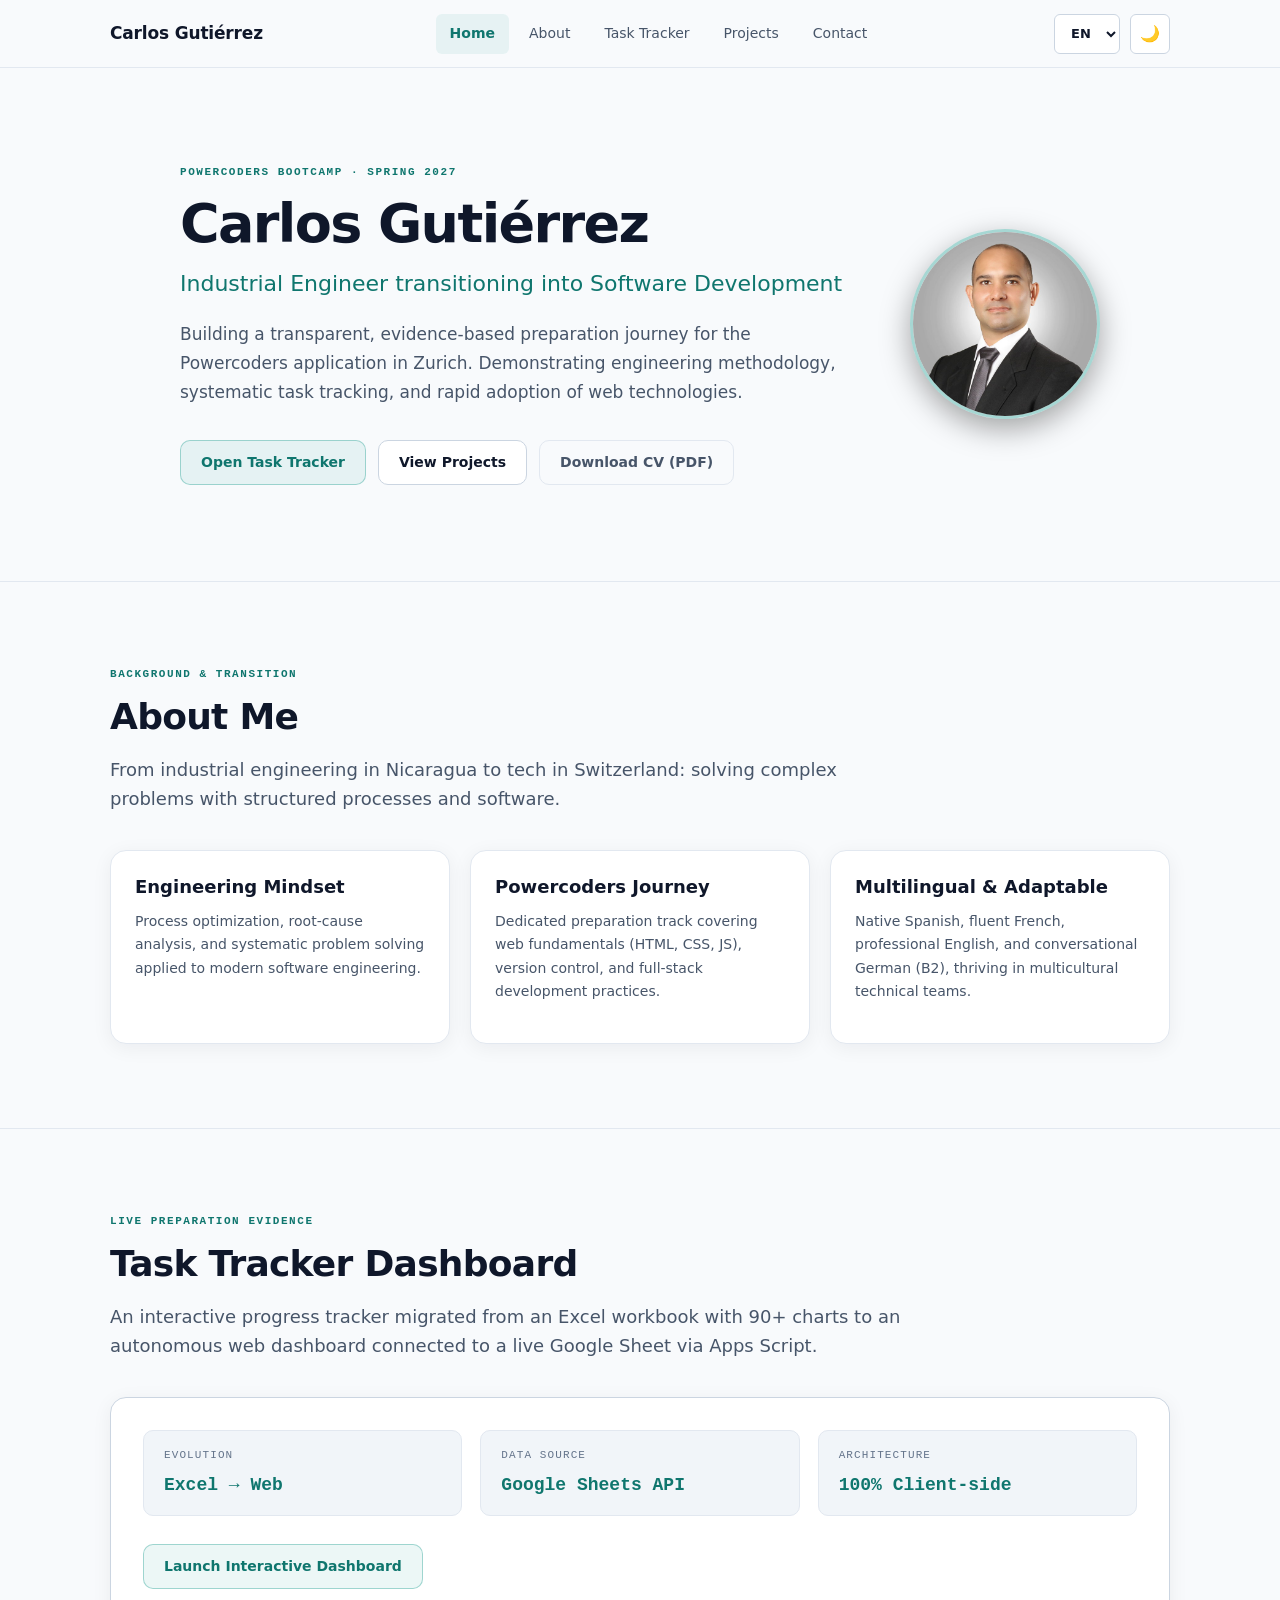
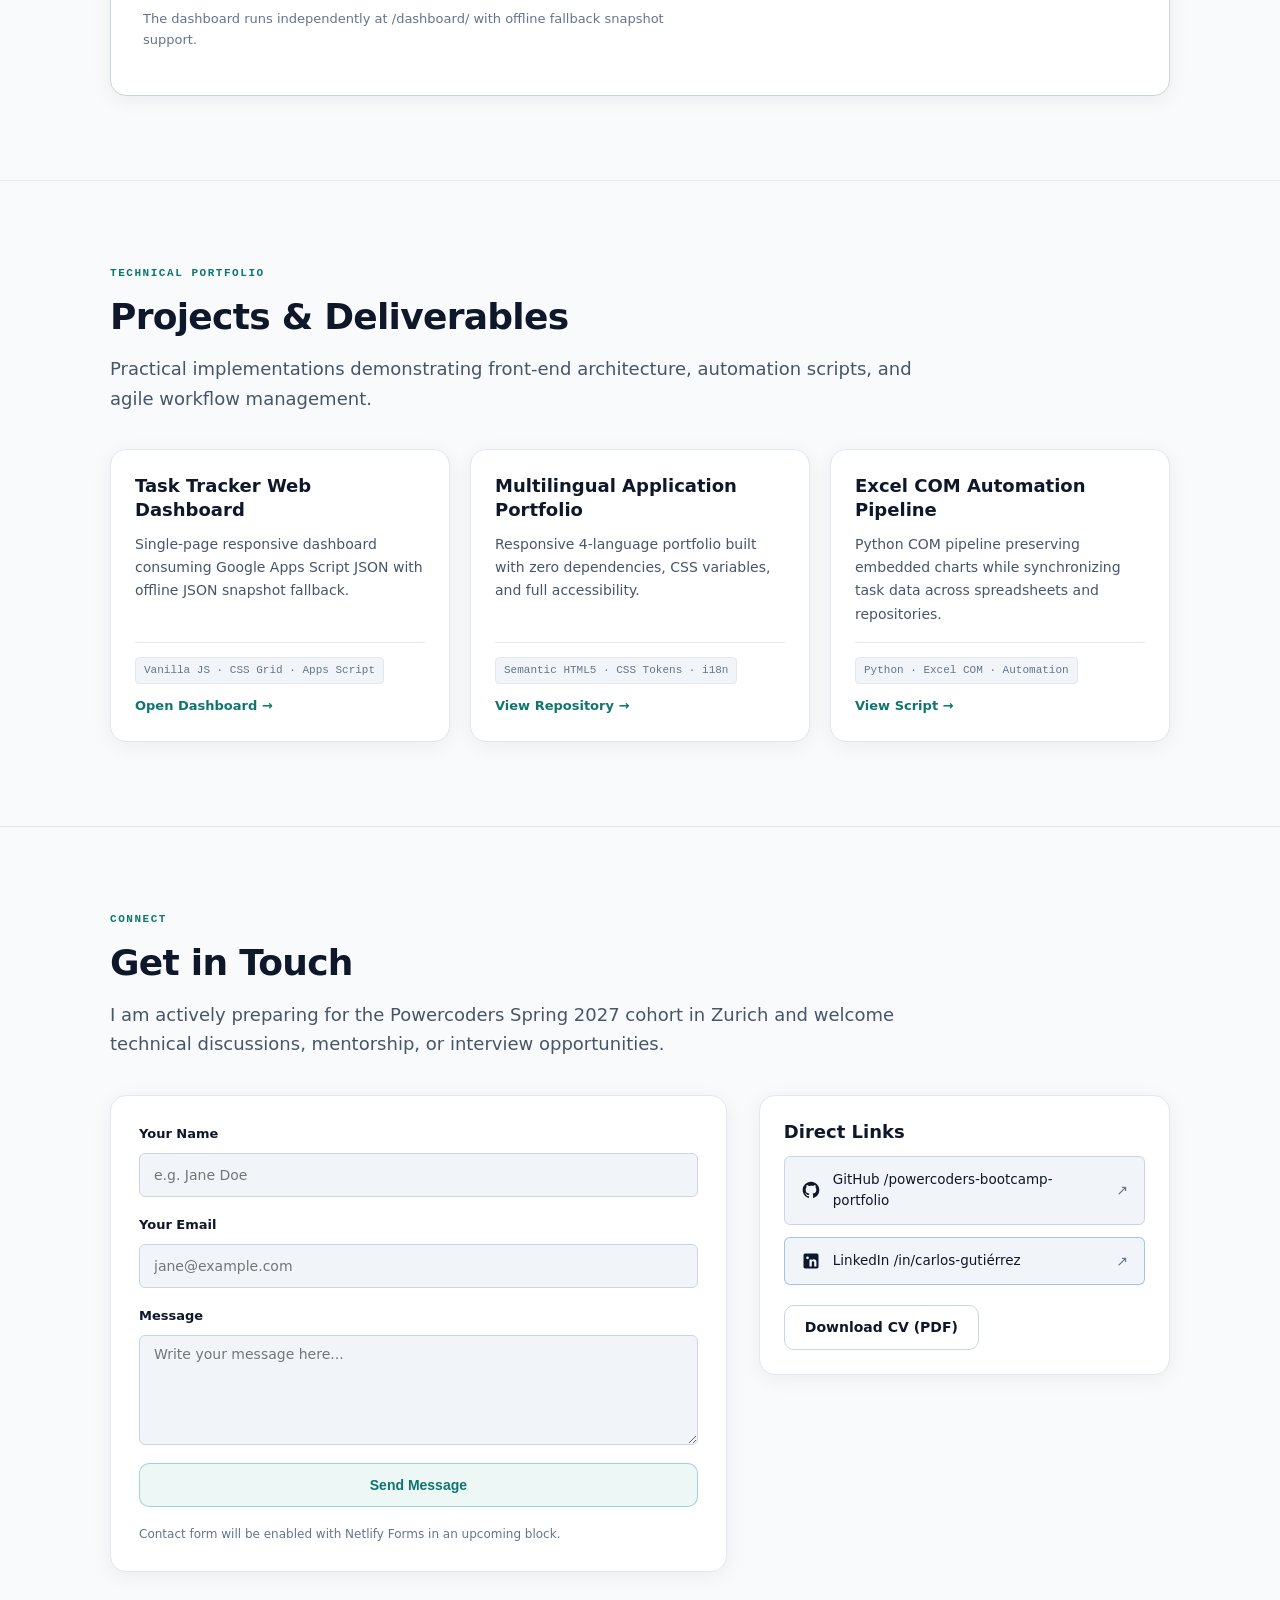
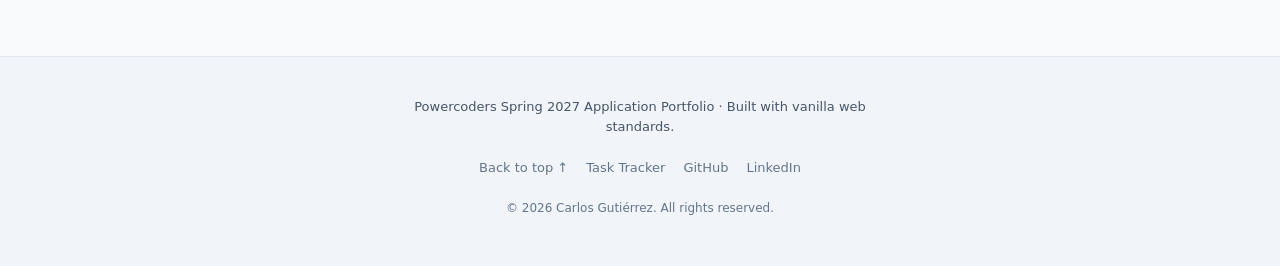
==== commit de155c5f: "fix: point LinkedIn links to the canonical profile URL The site linked to /in/carlos-gutierrez-lacay" ====
--- a/web/index.html
+++ b/web/index.html
@@ -173,20 +173,21 @@
         <p class="section-lead" data-i18n="contact.lead">I am actively preparing for the Powercoders Spring 2027 cohort in Zurich and welcome technical discussions, mentorship, or interview opportunities.</p>
 
         <div class="contact-layout">
-          <form class="contact-form" onsubmit="event.preventDefault();">
+          <form name="contacto-portafolio" method="POST" data-netlify="true" class="contact-form">
+            <input type="hidden" name="form-name" value="contacto-portafolio">
             <div class="form-group">
               <label for="contact-name" data-i18n="contact.name_label">Your Name</label>
-              <input type="text" id="contact-name" name="name" class="form-input" data-i18n-placeholder="contact.name_placeholder" placeholder="e.g. Jane Doe" autocomplete="name">
+              <input type="text" id="contact-name" name="nombre" class="form-input" data-i18n-placeholder="contact.name_placeholder" placeholder="e.g. Jane Doe" autocomplete="name" required>
             </div>
 
             <div class="form-group">
               <label for="contact-email" data-i18n="contact.email_label">Your Email</label>
-              <input type="email" id="contact-email" name="email" class="form-input" data-i18n-placeholder="contact.email_placeholder" placeholder="jane@example.com" autocomplete="email">
+              <input type="email" id="contact-email" name="email" class="form-input" data-i18n-placeholder="contact.email_placeholder" placeholder="jane@example.com" autocomplete="email" required>
             </div>
 
             <div class="form-group">
               <label for="contact-message" data-i18n="contact.message_label">Message</label>
-              <textarea id="contact-message" name="message" class="form-textarea" rows="4" data-i18n-placeholder="contact.message_placeholder" placeholder="Write your message here..."></textarea>
+              <textarea id="contact-message" name="mensaje" class="form-textarea" rows="4" data-i18n-placeholder="contact.message_placeholder" placeholder="Write your message here..." required></textarea>
             </div>
 
             <button type="submit" class="btn btn-primary" data-i18n="contact.submit">Send Message</button>
@@ -207,11 +208,11 @@
                   </a>
                 </li>
                 <li class="direct-link-item">
-                  <a href="https://www.linkedin.com/in/carlos-gutierrez-lacayo/" target="_blank" rel="noopener noreferrer" class="social-link linkedin-link">
+                  <a href="https://www.linkedin.com/in/carlos-guti%C3%A9rrez-9200681b7/" target="_blank" rel="noopener noreferrer" class="social-link linkedin-link">
                     <svg class="social-icon" width="20" height="20" viewBox="0 0 24 24" fill="currentColor" aria-hidden="true">
                       <path d="M19 3a2 2 0 0 1 2 2v14a2 2 0 0 1-2 2H5a2 2 0 0 1-2-2V5a2 2 0 0 1 2-2h14m-.5 15.5v-5.3a3.26 3.26 0 0 0-3.26-3.26c-.85 0-1.84.52-2.28 1.3v-1.11h-2.79v8.37h2.79v-4.93c0-.77.62-1.4 1.39-1.4a1.4 1.4 0 0 1 1.4 1.4v4.93h2.75M6.46 10.9h2.79v8.37H6.46v-8.37M7.86 6.55a1.62 1.62 0 1 0 0 3.24 1.62 1.62 0 0 0 0-3.24z"/>
                     </svg>
-                    <span class="social-text">LinkedIn /in/carlos-gutierrez-lacayo</span>
+                    <span class="social-text">LinkedIn /in/carlos-gutiérrez</span>
                     <span class="link-arrow" aria-hidden="true">↗</span>
                   </a>
                 </li>
@@ -233,7 +234,7 @@
         <a href="#home" data-i18n="footer.back_to_top">Back to top ↑</a>
         <a href="dashboard/" data-i18n="nav.dashboard">Task Tracker</a>
         <a href="https://github.com/carlos-gutierrez-hub/powercoders-bootcamp-portfolio" target="_blank" rel="noopener noreferrer" data-i18n="footer.github">GitHub</a>
-        <a href="https://www.linkedin.com/in/carlos-gutierrez-lacayo/" target="_blank" rel="noopener noreferrer" data-i18n="footer.linkedin">LinkedIn</a>
+        <a href="https://www.linkedin.com/in/carlos-guti%C3%A9rrez-9200681b7/" target="_blank" rel="noopener noreferrer" data-i18n="footer.linkedin">LinkedIn</a>
       </nav>
       <p class="footer-rights" data-i18n="footer.rights">© 2026 Carlos Gutiérrez. All rights reserved.</p>
     </div>
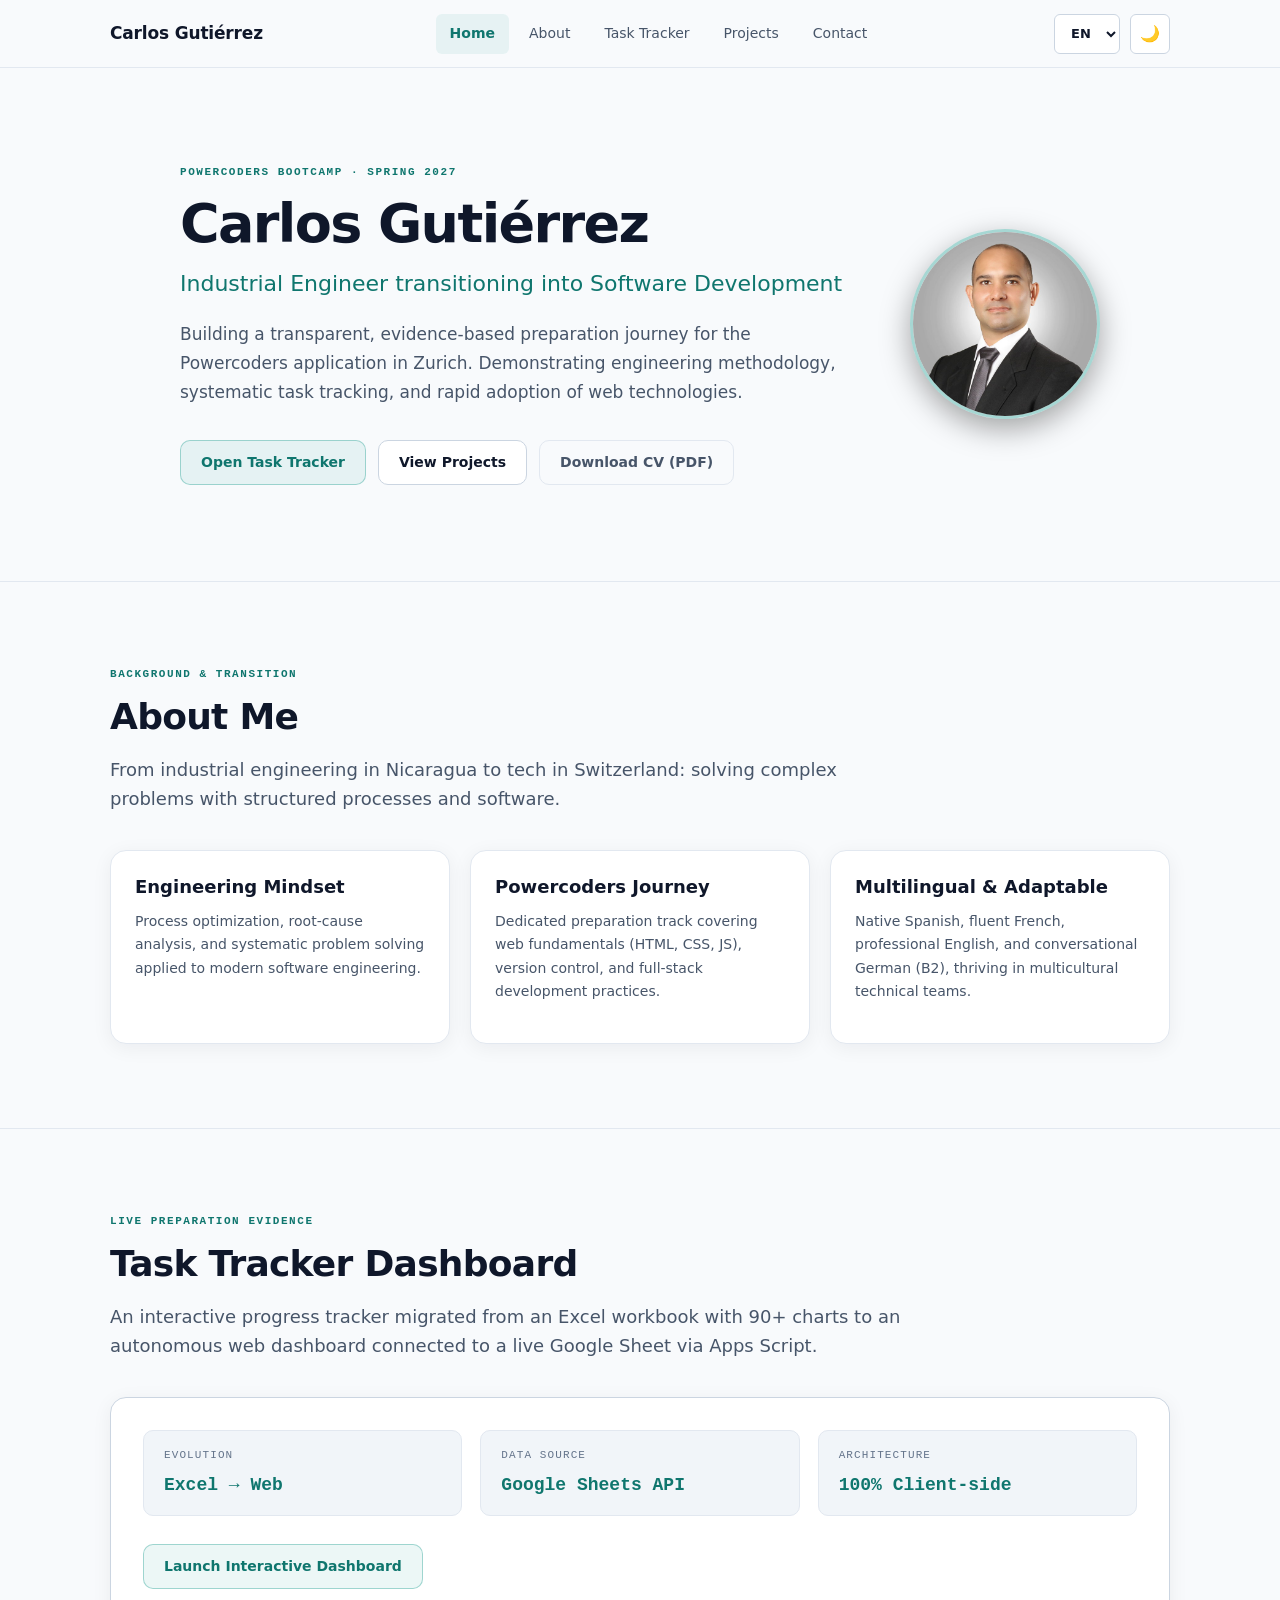
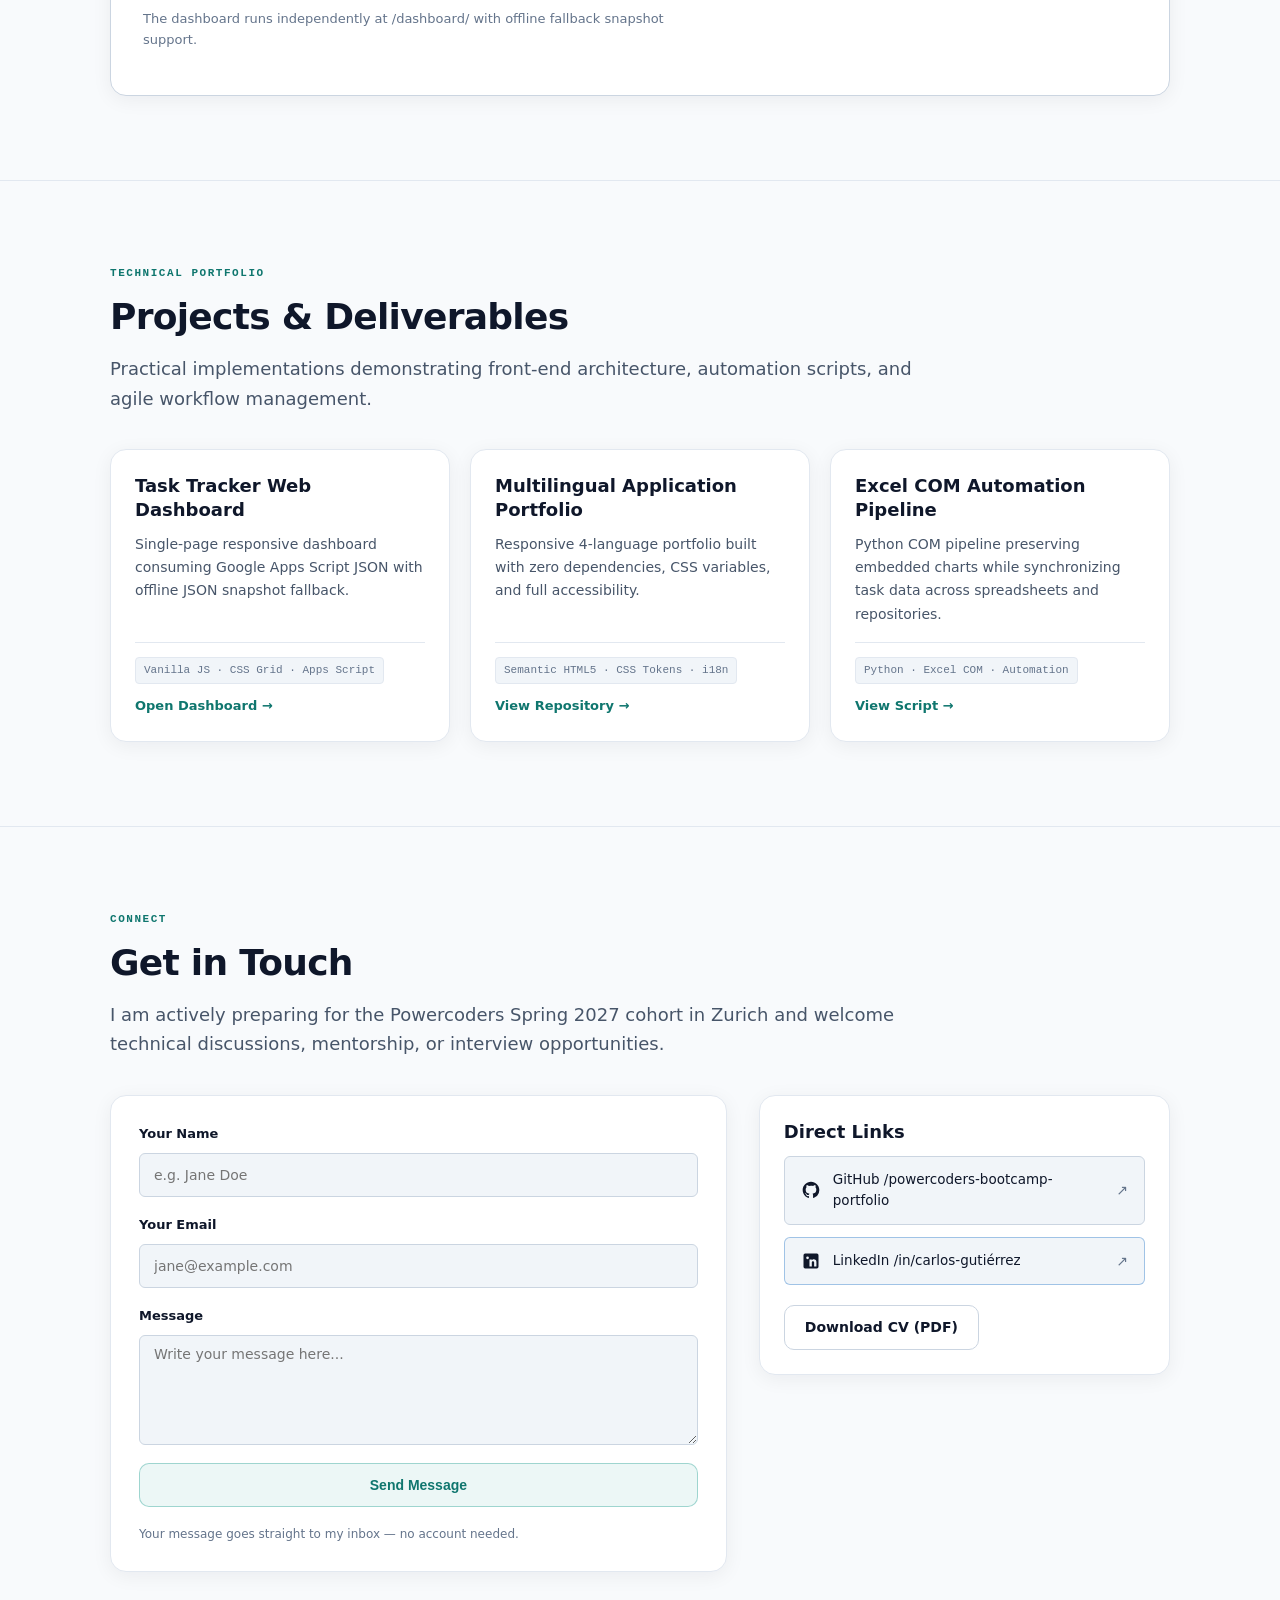
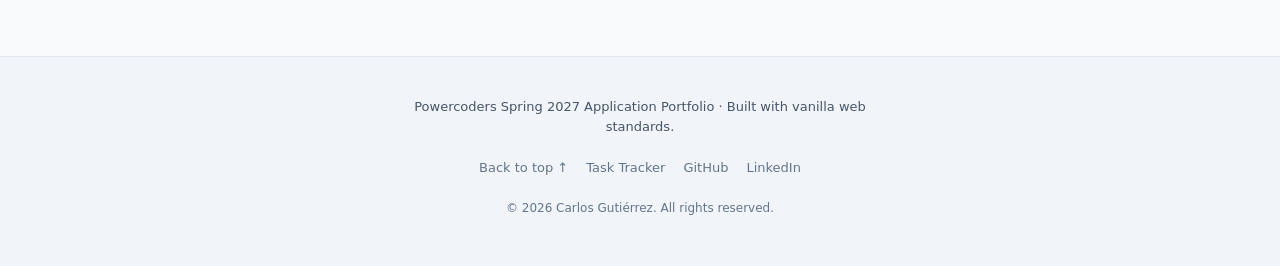
==== commit fda706c9: "fix: align the contact note fallback with the new copy The static text in the HTML (what a visitor s" ====
--- a/web/index.html
+++ b/web/index.html
@@ -191,7 +191,7 @@
             </div>
 
             <button type="submit" class="btn btn-primary" data-i18n="contact.submit">Send Message</button>
-            <p class="form-note" data-i18n="contact.form_note">Contact form will be enabled with Netlify Forms in an upcoming block.</p>
+            <p class="form-note" data-i18n="contact.form_note">Your message goes straight to my inbox — no account needed.</p>
           </form>
 
           <aside class="contact-sidebar">
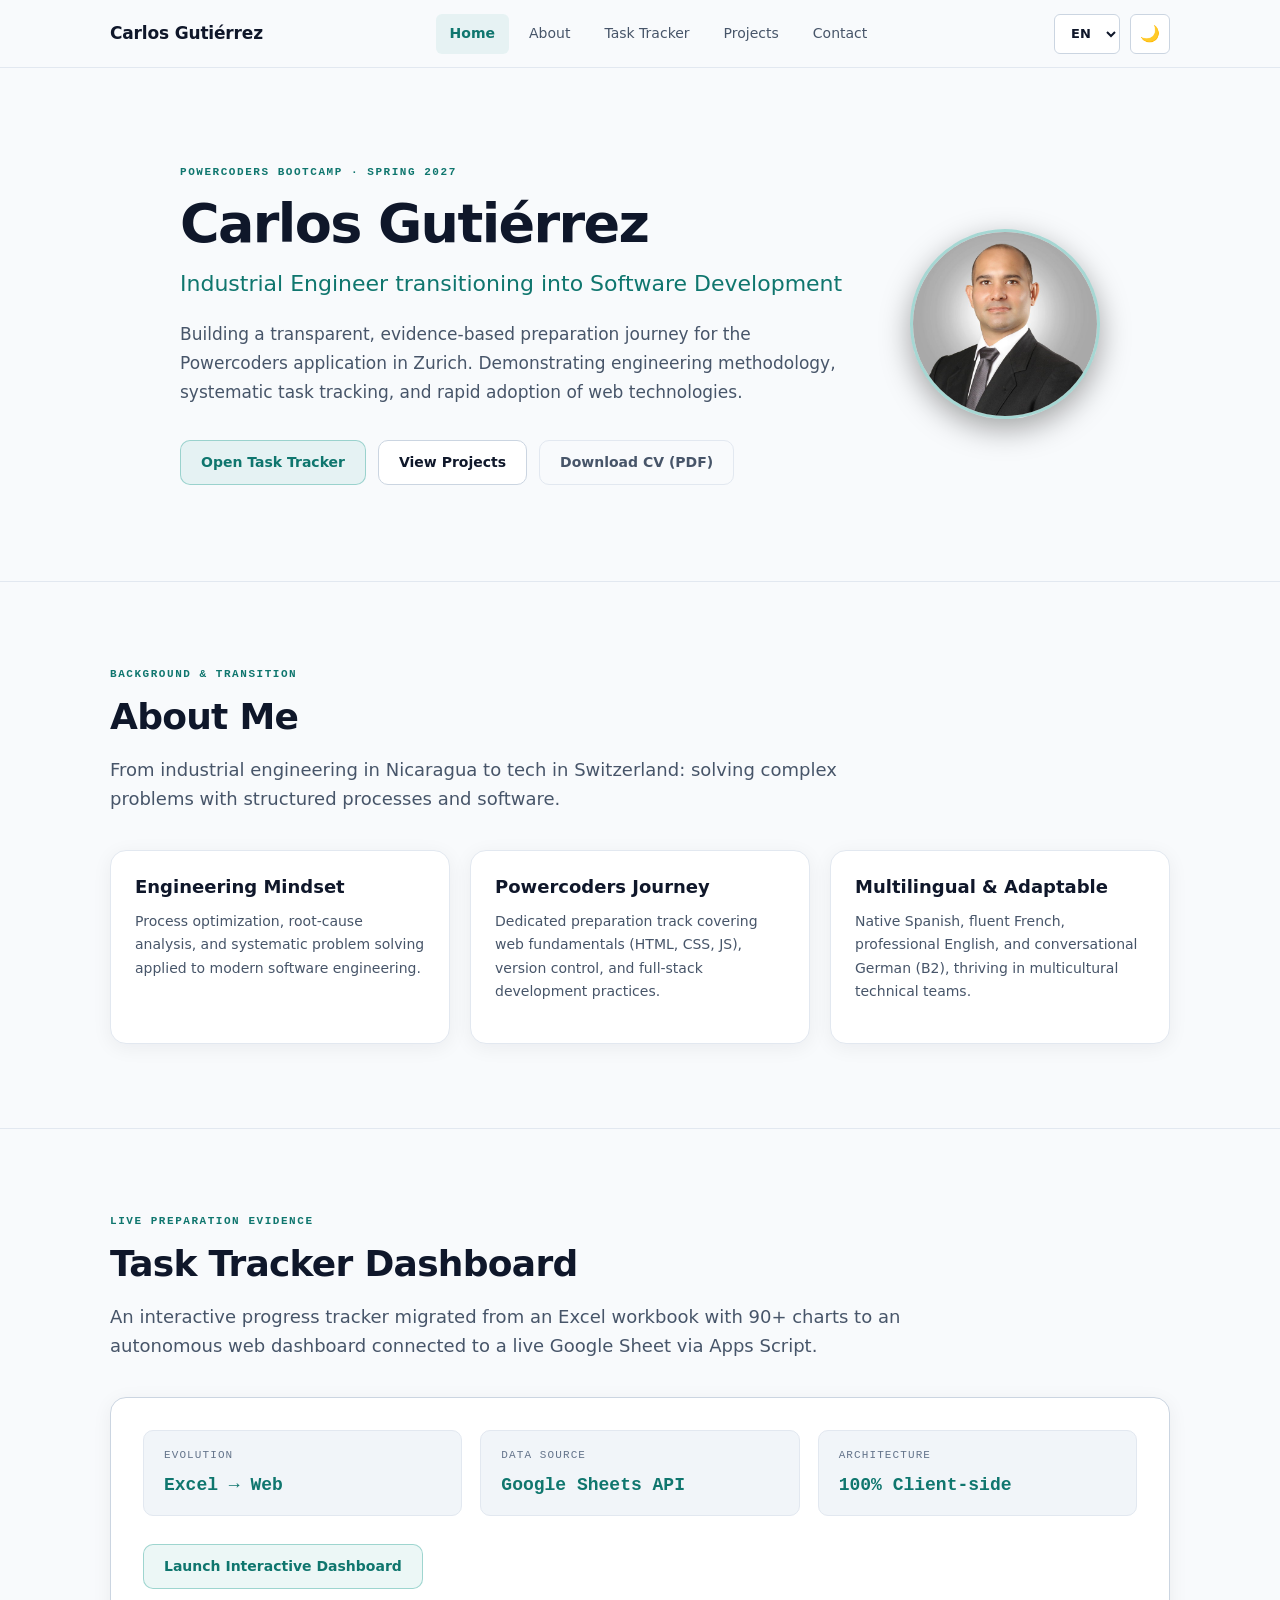
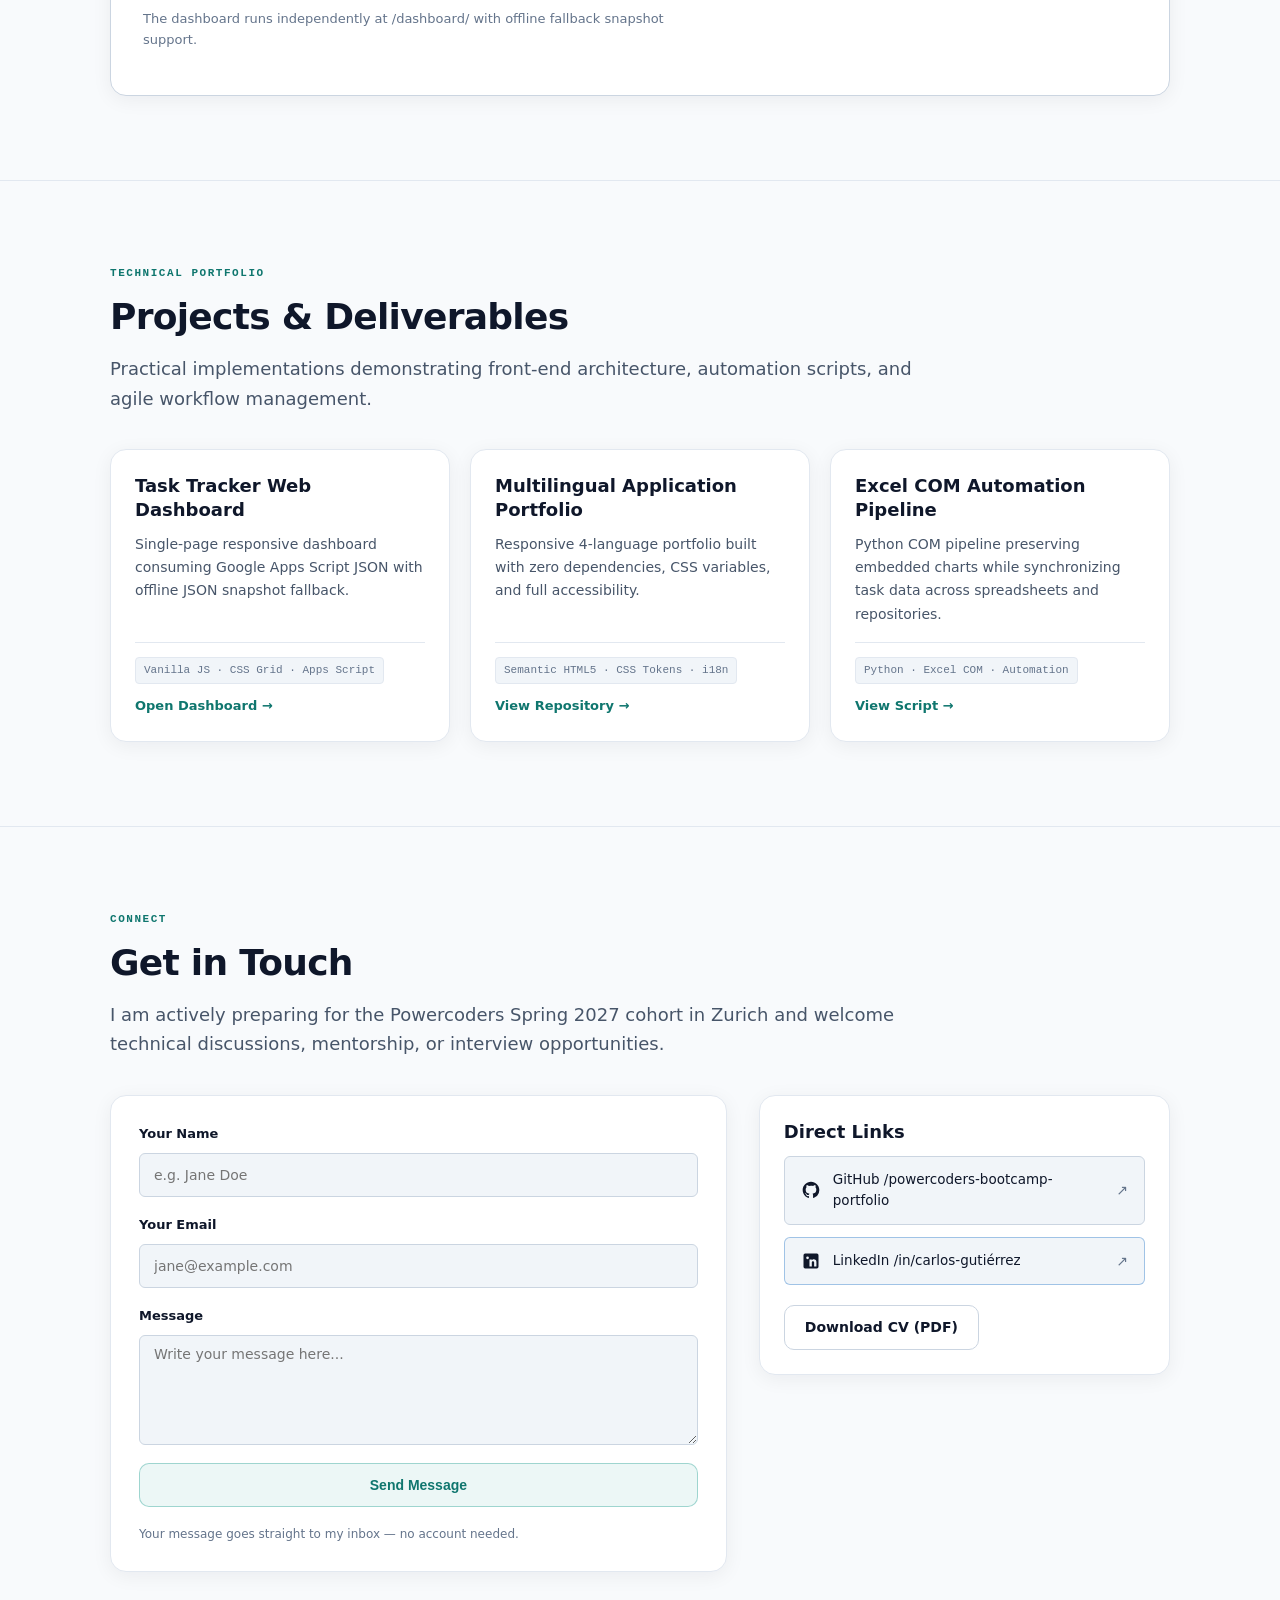
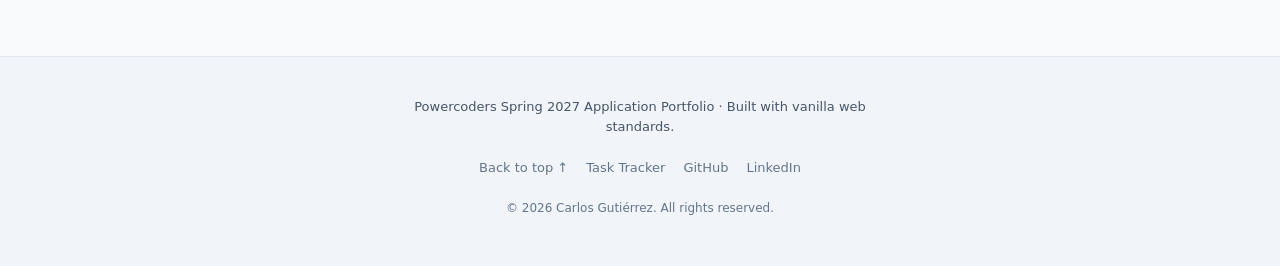
==== commit 66ac1d8a: "feat: add a Netlify honeypot to the contact form A hidden bot-field is now bait for spam bots: off-c" ====
--- a/web/index.html
+++ b/web/index.html
@@ -173,8 +173,14 @@
         <p class="section-lead" data-i18n="contact.lead">I am actively preparing for the Powercoders Spring 2027 cohort in Zurich and welcome technical discussions, mentorship, or interview opportunities.</p>
 
         <div class="contact-layout">
-          <form name="contacto-portafolio" method="POST" data-netlify="true" class="contact-form">
+          <form name="contacto-portafolio" method="POST" data-netlify="true" netlify-honeypot="bot-field" class="contact-form">
             <input type="hidden" name="form-name" value="contacto-portafolio">
+            <!-- Netlify honeypot: hidden from humans and from tab order, irresistible to bots.
+                 Any submission where bot-field is filled is silently discarded as spam. -->
+            <p class="hp-field" aria-hidden="true">
+              <label for="bot-field">Leave this field empty</label>
+              <input type="text" id="bot-field" name="bot-field" tabindex="-1" autocomplete="off">
+            </p>
             <div class="form-group">
               <label for="contact-name" data-i18n="contact.name_label">Your Name</label>
               <input type="text" id="contact-name" name="nombre" class="form-input" data-i18n-placeholder="contact.name_placeholder" placeholder="e.g. Jane Doe" autocomplete="name" required>
--- a/web/assets/css/styles.css
+++ b/web/assets/css/styles.css
@@ -644,6 +644,17 @@
   line-height: 1.5;
 }
 
+/* Netlify honeypot (form field "bot-field"): pushed off-canvas instead of
+   display:none, so it costs no layout, stays invisible, and still looks like a
+   real field to a bot parsing the markup. */
+.hp-field {
+  position: absolute;
+  left: -9999px;
+  width: 1px;
+  height: 1px;
+  overflow: hidden;
+}
+
 .contact-sidebar {
   display: flex;
   flex-direction: column;
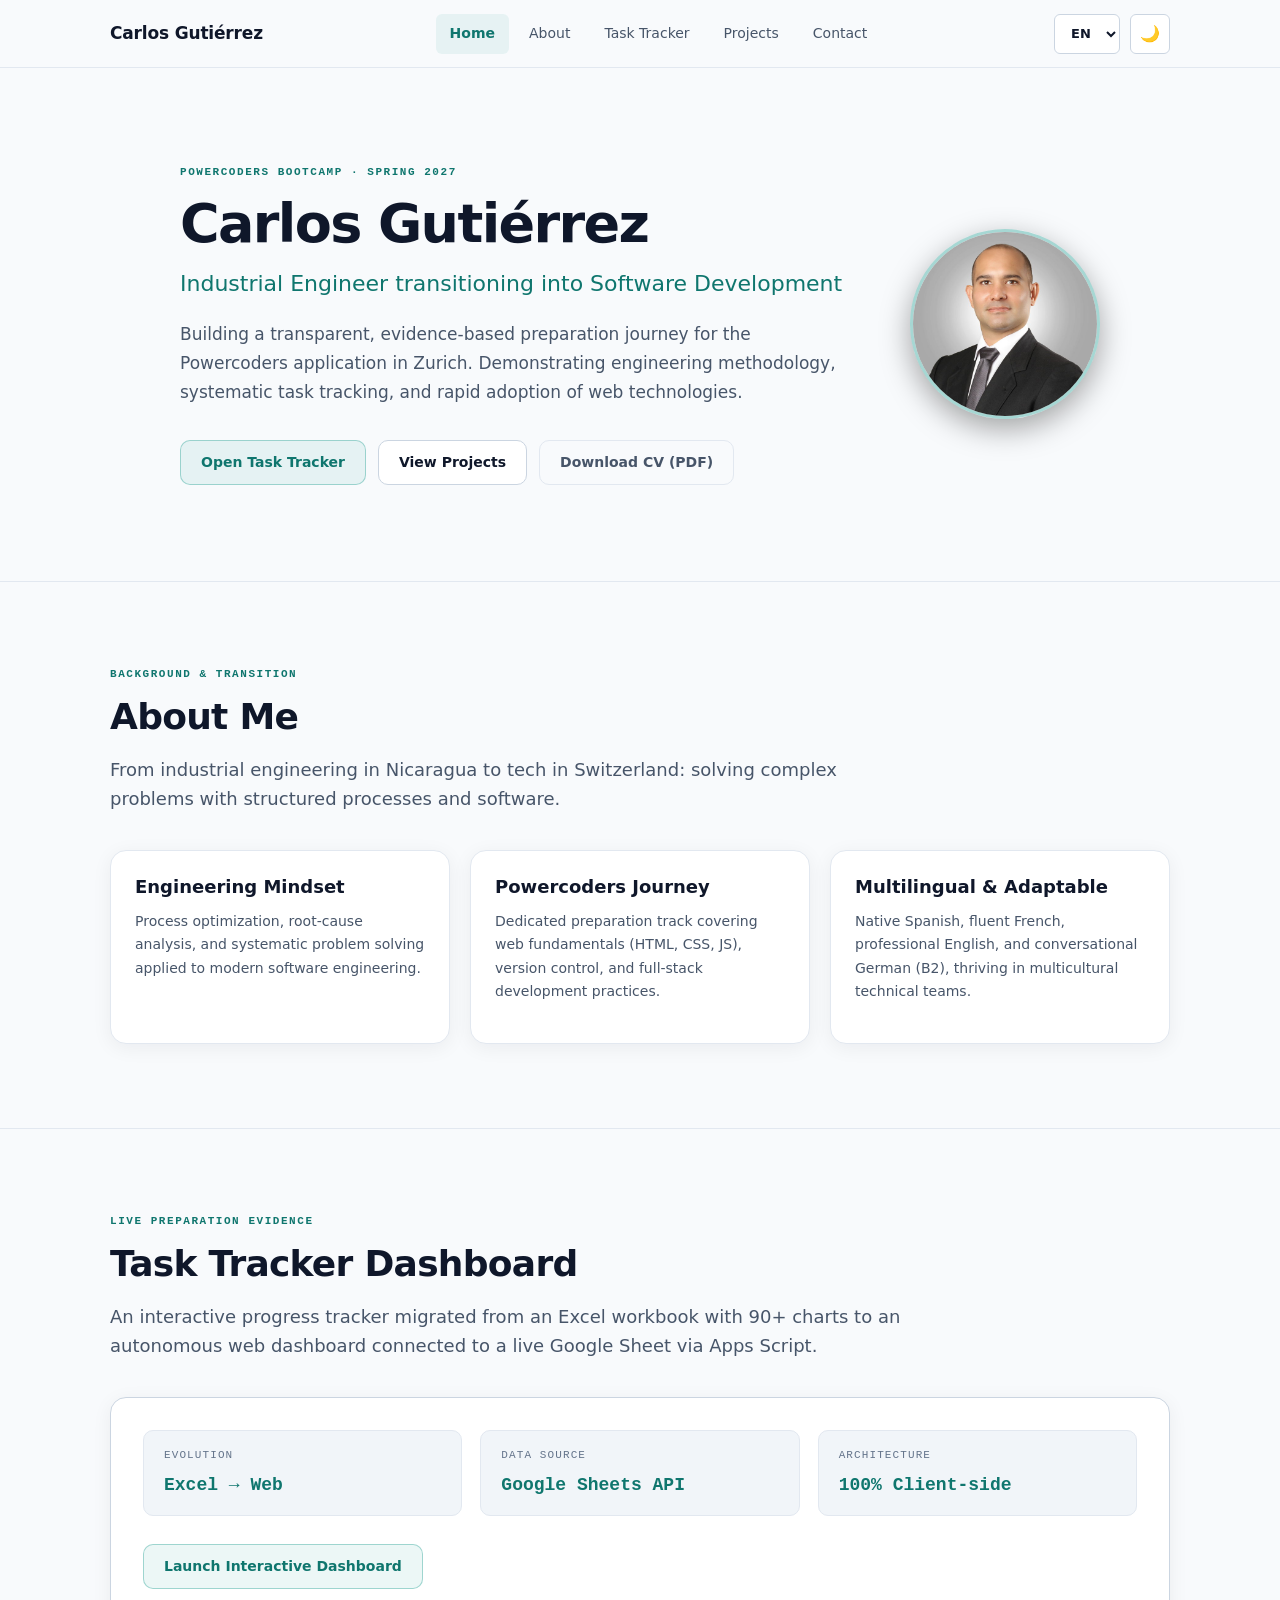
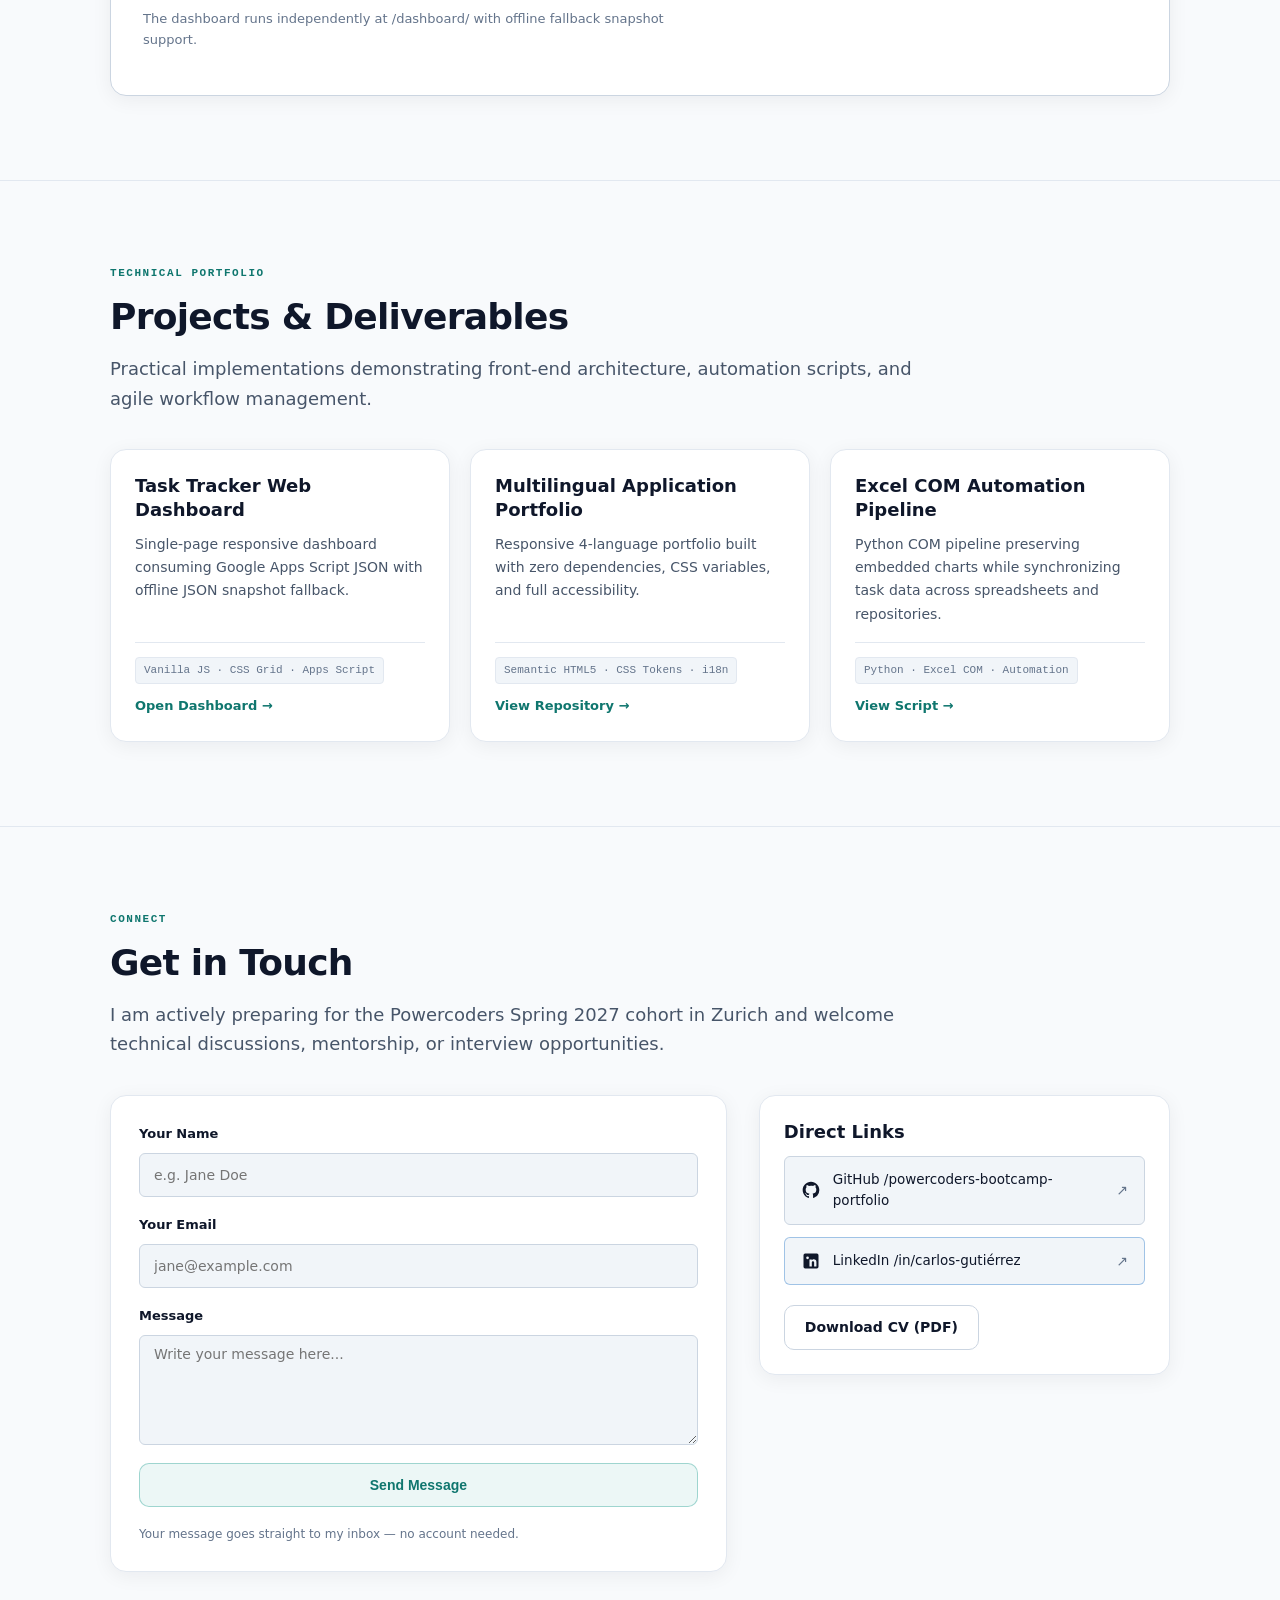
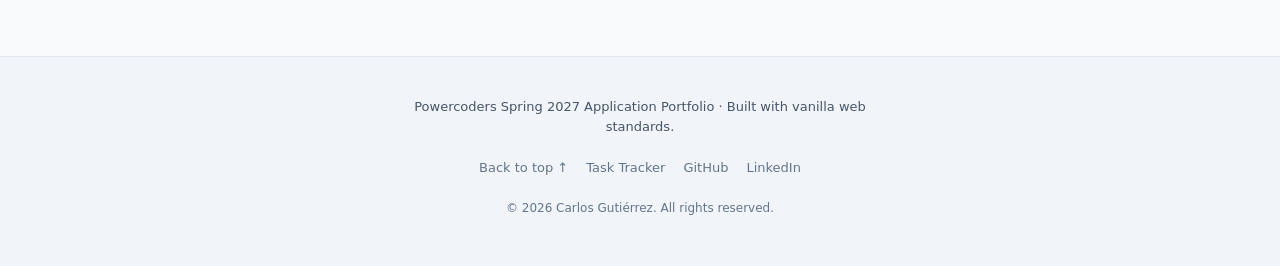
==== commit 70abe34a: "feat: replace OG image with branded live dashboard capture" ====
--- a/web/index.html
+++ b/web/index.html
@@ -5,6 +5,19 @@
   <meta name="viewport" content="width=device-width, initial-scale=1">
   <title>Carlos Gutiérrez — Powercoders Portfolio</title>
   <meta name="description" content="Portfolio and preparation evidence for Powercoders Bootcamp Spring 2027 by Carlos Gutiérrez.">
+
+  <!-- Open Graph / LinkedIn -->
+  <meta property="og:type" content="website">
+  <meta property="og:url" content="https://carlosg-pc-roadmap-dashboard.netlify.app/">
+  <meta property="og:site_name" content="Carlos Gutiérrez — Portfolio">
+  <meta property="og:title" content="Carlos Gutiérrez - Portfolio & Task Tracker">
+  <meta property="og:description" content="AI-assisted software development portfolio. Features an interactive task tracker migrated from Excel to the web.">
+  <meta property="og:image" content="https://carlosg-pc-roadmap-dashboard.netlify.app/assets/img/dashboard_preview.jpg">
+  <meta property="og:image:type" content="image/jpeg">
+  <meta property="og:image:width" content="1200">
+  <meta property="og:image:height" content="630">
+  <meta property="og:image:alt" content="Task Tracker dashboard: progress rings per category and a calendar grid of planned work days.">
+
   <link rel="icon" href="data:,">
   <link rel="stylesheet" href="assets/css/styles.css">
   <script>
